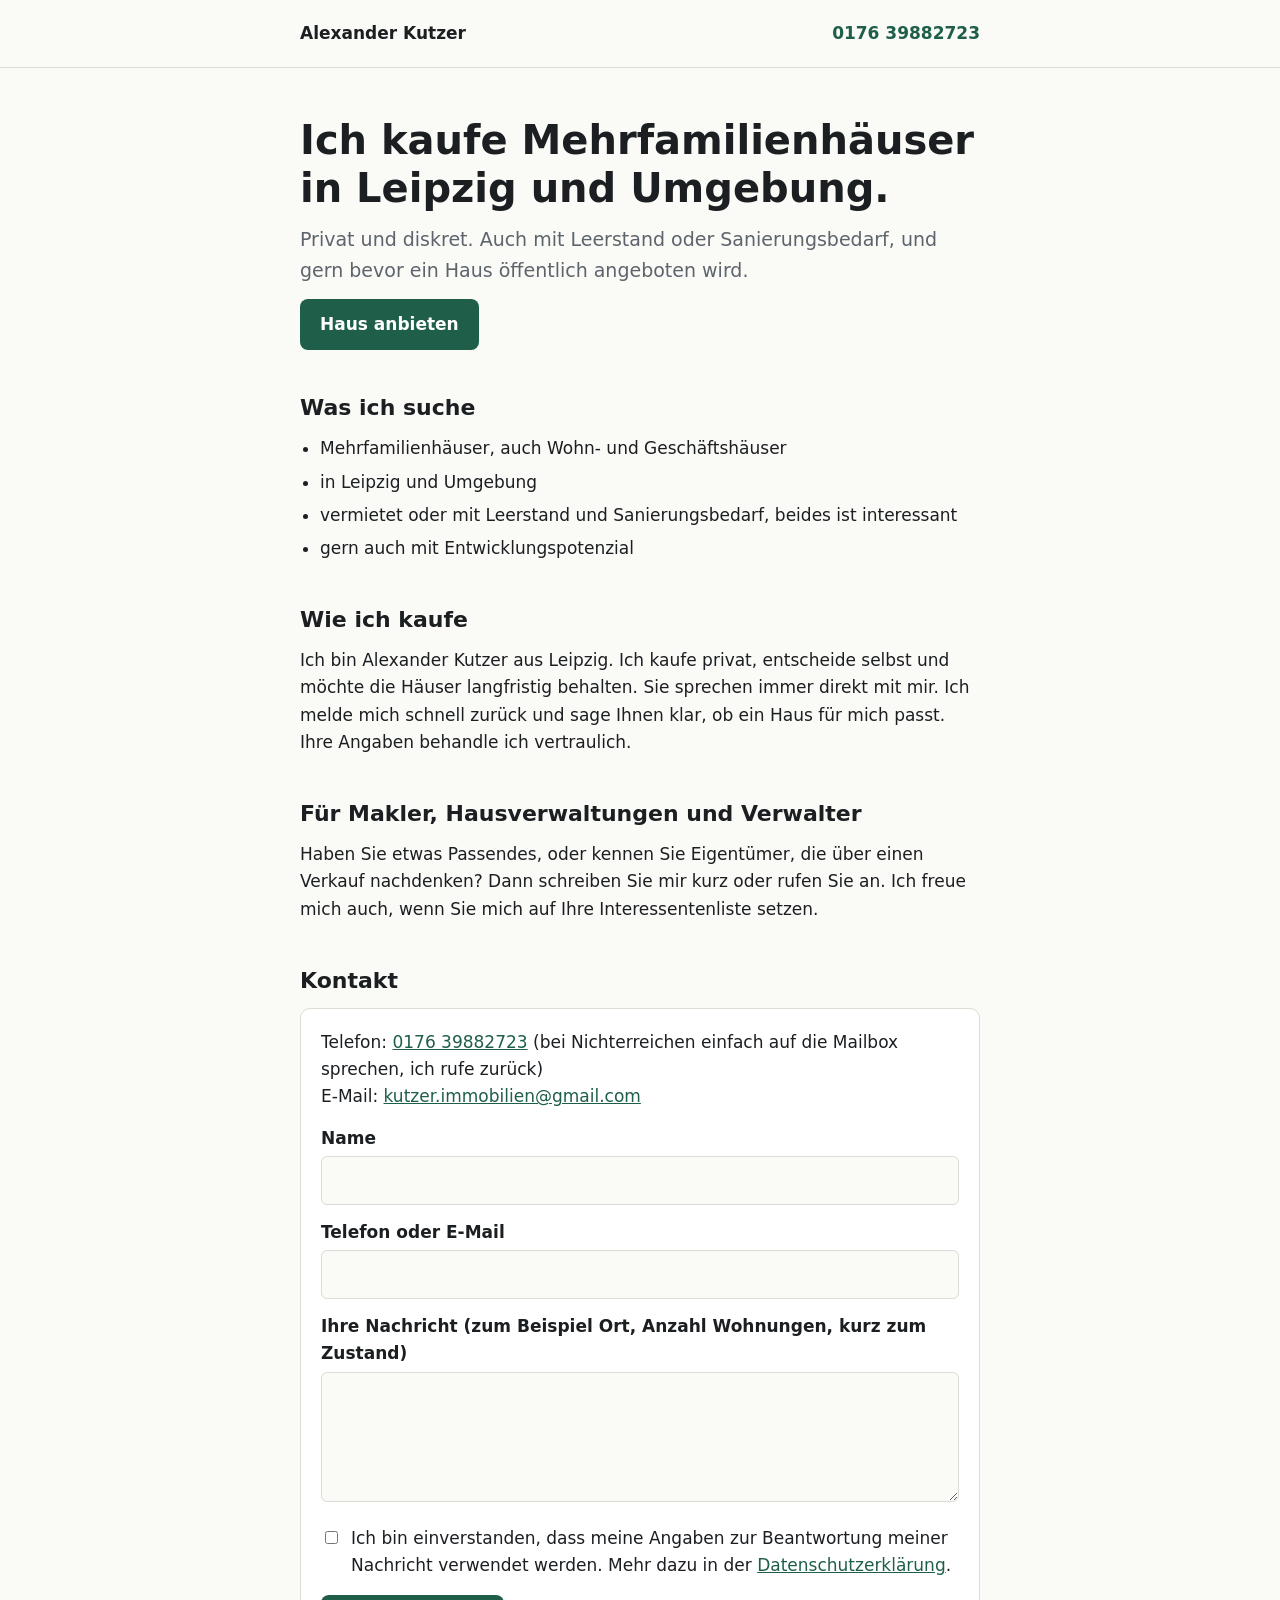
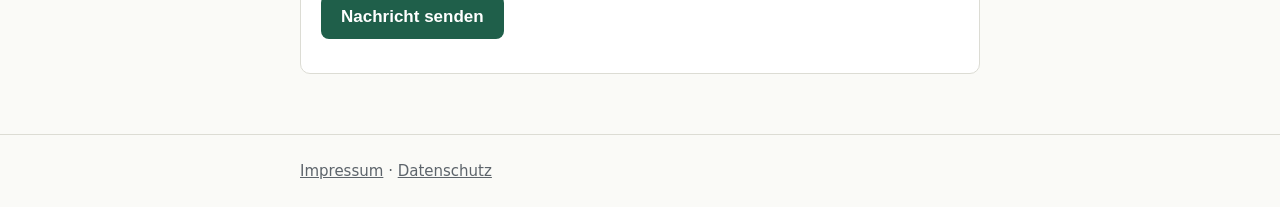
==== index.html @ 6d58d4cd "Webseite: Startseite, Impressum, Datenschutz Co-Authored-By: Claude Fable 5.2 <noreply@anthropic.com" ====
<!doctype html>
<html lang="de">
<head>
<meta charset="utf-8">
<meta name="viewport" content="width=device-width, initial-scale=1">
<title>Alexander Kutzer – Ich kaufe Mehrfamilienhäuser in Leipzig</title>
<meta name="description" content="Ich kaufe privat Mehrfamilienhäuser in Leipzig und Umgebung, auch mit Leerstand oder Sanierungsbedarf, und behalte sie langfristig.">
<link rel="stylesheet" href="style.css">
</head>
<body>
<header><div class="wrap">
  <span class="name">Alexander Kutzer</span>
  <a class="tel" href="tel:+4917639882723">0176 39882723</a>
</div></header>

<main class="wrap">
  <h1>Ich kaufe Mehrfamilienhäuser in Leipzig und Umgebung.</h1>
  <p class="lead">Privat und diskret. Auch mit Leerstand oder Sanierungsbedarf, und gern bevor ein Haus öffentlich angeboten wird.</p>
  <p><a class="btn" href="#kontakt">Haus anbieten</a></p>

  <h2>Was ich suche</h2>
  <ul>
    <li>Mehrfamilienhäuser, auch Wohn- und Geschäftshäuser</li>
    <li>in Leipzig und Umgebung</li>
    <li>vermietet oder mit Leerstand und Sanierungsbedarf, beides ist interessant</li>
    <li>gern auch mit Entwicklungspotenzial</li>
  </ul>

  <h2>Wie ich kaufe</h2>
  <p>Ich bin Alexander Kutzer aus Leipzig. Ich kaufe privat, entscheide selbst und möchte die Häuser langfristig behalten. Sie sprechen immer direkt mit mir. Ich melde mich schnell zurück und sage Ihnen klar, ob ein Haus für mich passt. Ihre Angaben behandle ich vertraulich.</p>

  <h2>Für Makler, Hausverwaltungen und Verwalter</h2>
  <p>Haben Sie etwas Passendes, oder kennen Sie Eigentümer, die über einen Verkauf nachdenken? Dann schreiben Sie mir kurz oder rufen Sie an. Ich freue mich auch, wenn Sie mich auf Ihre Interessentenliste setzen.</p>

  <h2 id="kontakt">Kontakt</h2>
  <div class="card">
    <p>Telefon: <a href="tel:+4917639882723">0176 39882723</a> (bei Nichterreichen einfach auf die Mailbox sprechen, ich rufe zurück)<br>
    E-Mail: <a href="mailto:kutzer.immobilien@gmail.com">kutzer.immobilien@gmail.com</a></p>
    <form id="form" action="https://api.web3forms.com/submit" method="post">
      <input type="hidden" name="access_key" value="WEB3FORMS_ACCESS_KEY">
      <input type="hidden" name="subject" value="Neue Nachricht über die Webseite">
      <input type="hidden" name="from_name" value="Webseite Kutzer">
      <input type="checkbox" name="botcheck" class="hp" tabindex="-1" autocomplete="off">
      <label for="n">Name</label><input id="n" name="name" autocomplete="name" required>
      <label for="t">Telefon oder E-Mail</label><input id="t" name="kontakt" required>
      <label for="o">Ihre Nachricht (zum Beispiel Ort, Anzahl Wohnungen, kurz zum Zustand)</label>
      <textarea id="o" name="nachricht" rows="4"></textarea>
      <label class="check"><input type="checkbox" name="einwilligung" value="ja" required> <span>Ich bin einverstanden, dass meine Angaben zur Beantwortung meiner Nachricht verwendet werden. Mehr dazu in der <a href="datenschutz.html">Datenschutzerklärung</a>.</span></label>
      <p style="margin-top:16px"><button class="btn" type="submit">Nachricht senden</button></p>
      <p id="status" role="status"></p>
    </form>
  </div>
</main>

<footer><div class="wrap">
  <a href="impressum.html">Impressum</a> · <a href="datenschutz.html">Datenschutz</a>
</div></footer>

<script>
var form = document.getElementById('form'), status = document.getElementById('status');
form.addEventListener('submit', function (e) {
  e.preventDefault();
  status.textContent = 'Wird gesendet …';
  fetch(form.action, {method: 'POST', headers: {Accept: 'application/json'}, body: new FormData(form)})
    .then(function (r) { return r.json(); })
    .then(function (d) {
      if (!d.success) throw 0;
      form.reset();
      status.textContent = 'Danke, Ihre Nachricht ist angekommen. Ich melde mich bei Ihnen.';
    })
    .catch(function () {
      status.textContent = 'Das hat leider nicht geklappt. Bitte schreiben Sie mir per E-Mail oder rufen Sie an.';
    });
});
</script>
</body>
</html>
---- style.css ----
:root{--bg:#fafaf7;--fg:#1c1f22;--mute:#5d646b;--acc:#1f5f4a;--line:#dcdcd4;--card:#fff;--btn:#fff}
@media (prefers-color-scheme:dark){:root{--bg:#15181a;--fg:#ececea;--mute:#a0a7ad;--acc:#6cc2a2;--line:#2b3033;--card:#1c2023;--btn:#0f1412}}
*{box-sizing:border-box}
body{margin:0;background:var(--bg);color:var(--fg);font:17px/1.6 system-ui,-apple-system,"Segoe UI",sans-serif}
.wrap{max-width:720px;margin:0 auto;padding:0 20px}
header{padding:20px 0;border-bottom:1px solid var(--line)}
header .wrap{display:flex;justify-content:space-between;align-items:center;gap:12px;flex-wrap:wrap}
.name{font-weight:600;color:var(--fg);text-decoration:none}
a{color:var(--acc)}
header a.tel{text-decoration:none;font-weight:600}
h1{font-size:clamp(28px,6vw,40px);line-height:1.2;margin:48px 0 12px}
h2{font-size:22px;margin:40px 0 10px}
h3{font-size:18px;margin:28px 0 6px}
p{margin:0 0 14px}
.lead{font-size:19px;color:var(--mute)}
.btn{display:inline-block;background:var(--acc);color:var(--btn);padding:12px 20px;border-radius:8px;text-decoration:none;font-weight:600;border:0;font-size:17px;cursor:pointer}
ul{padding-left:20px;margin:0 0 14px}
li{margin-bottom:6px}
.card{background:var(--card);border:1px solid var(--line);border-radius:10px;padding:20px}
label{display:block;font-weight:600;margin:14px 0 4px}
input,textarea{width:100%;padding:10px;font:inherit;color:var(--fg);background:var(--bg);border:1px solid var(--line);border-radius:6px}
.check{display:flex;gap:10px;align-items:flex-start;font-weight:400;margin-top:14px}
.check input{width:auto;margin-top:6px}
.hp{display:none}
#status{font-weight:600;margin:14px 0 0}
footer{margin-top:60px;padding:24px 0;border-top:1px solid var(--line);color:var(--mute);font-size:15px}
footer a{color:var(--mute)}
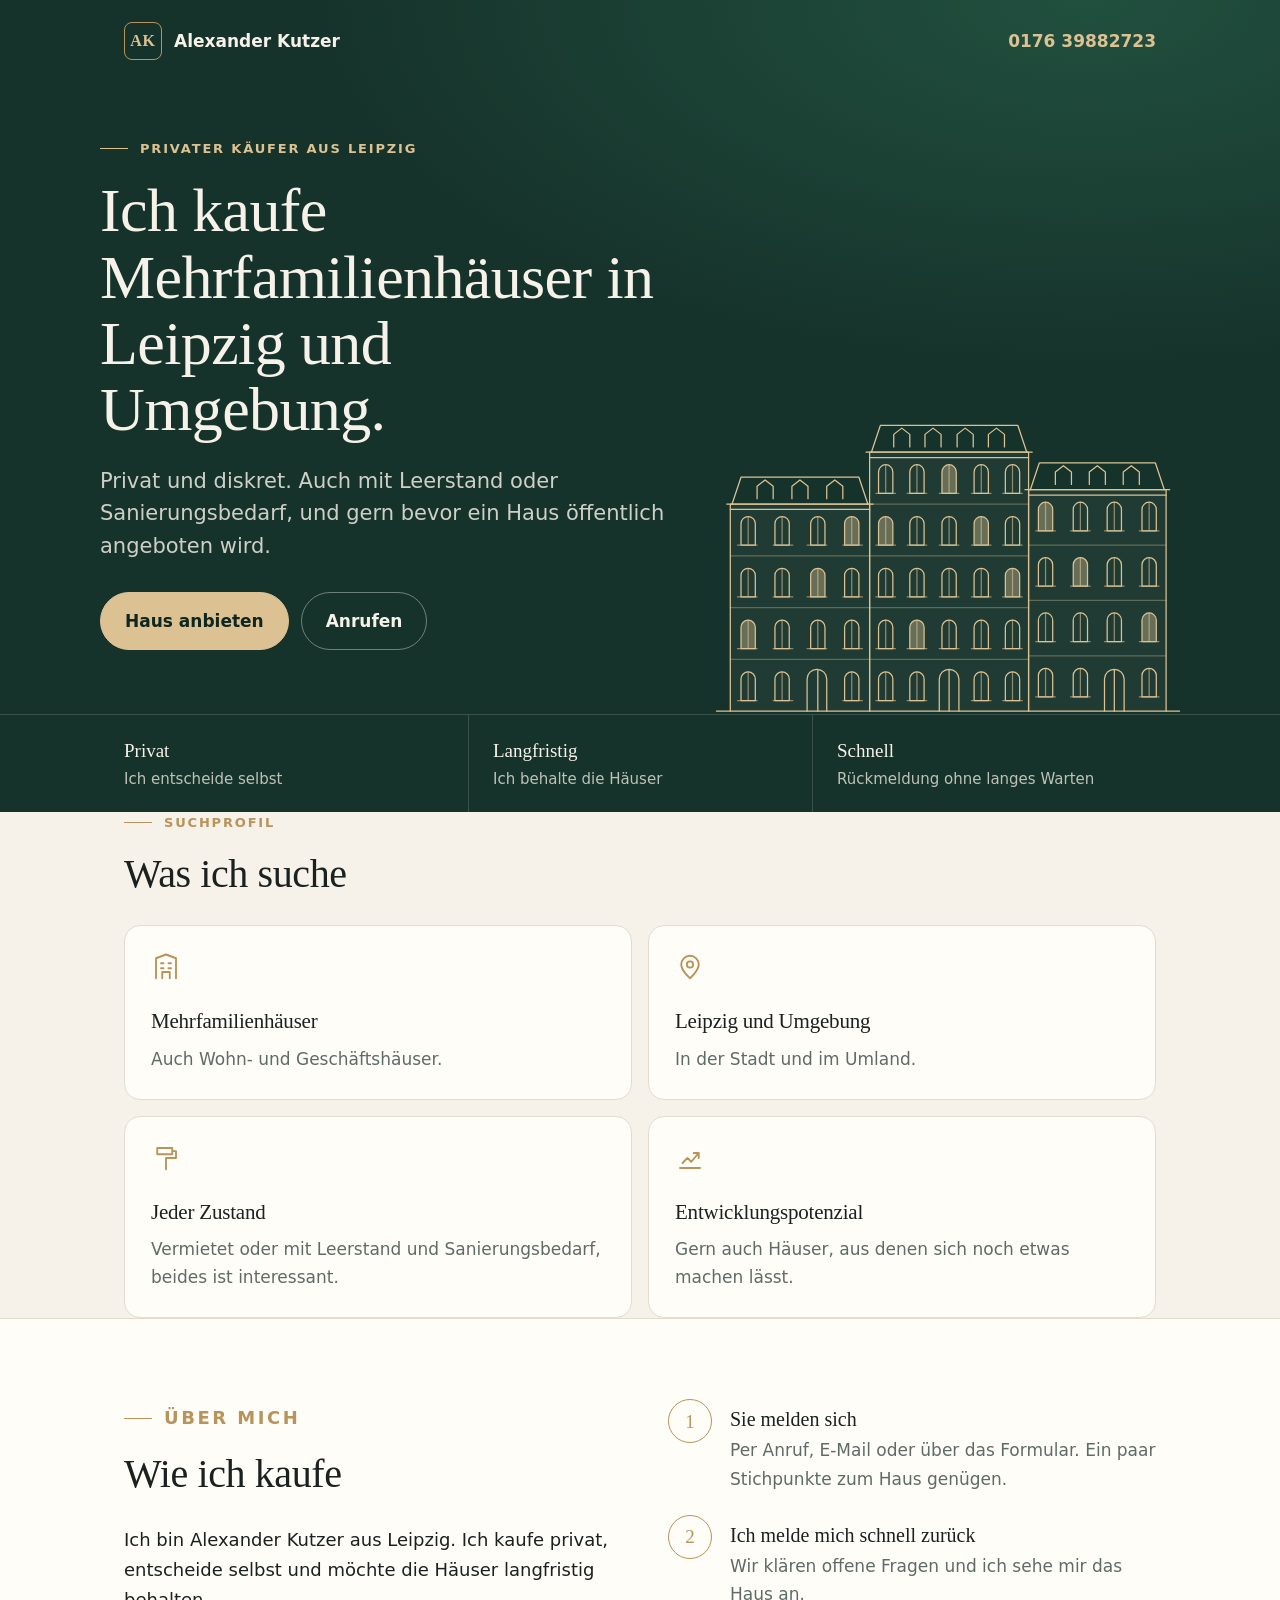
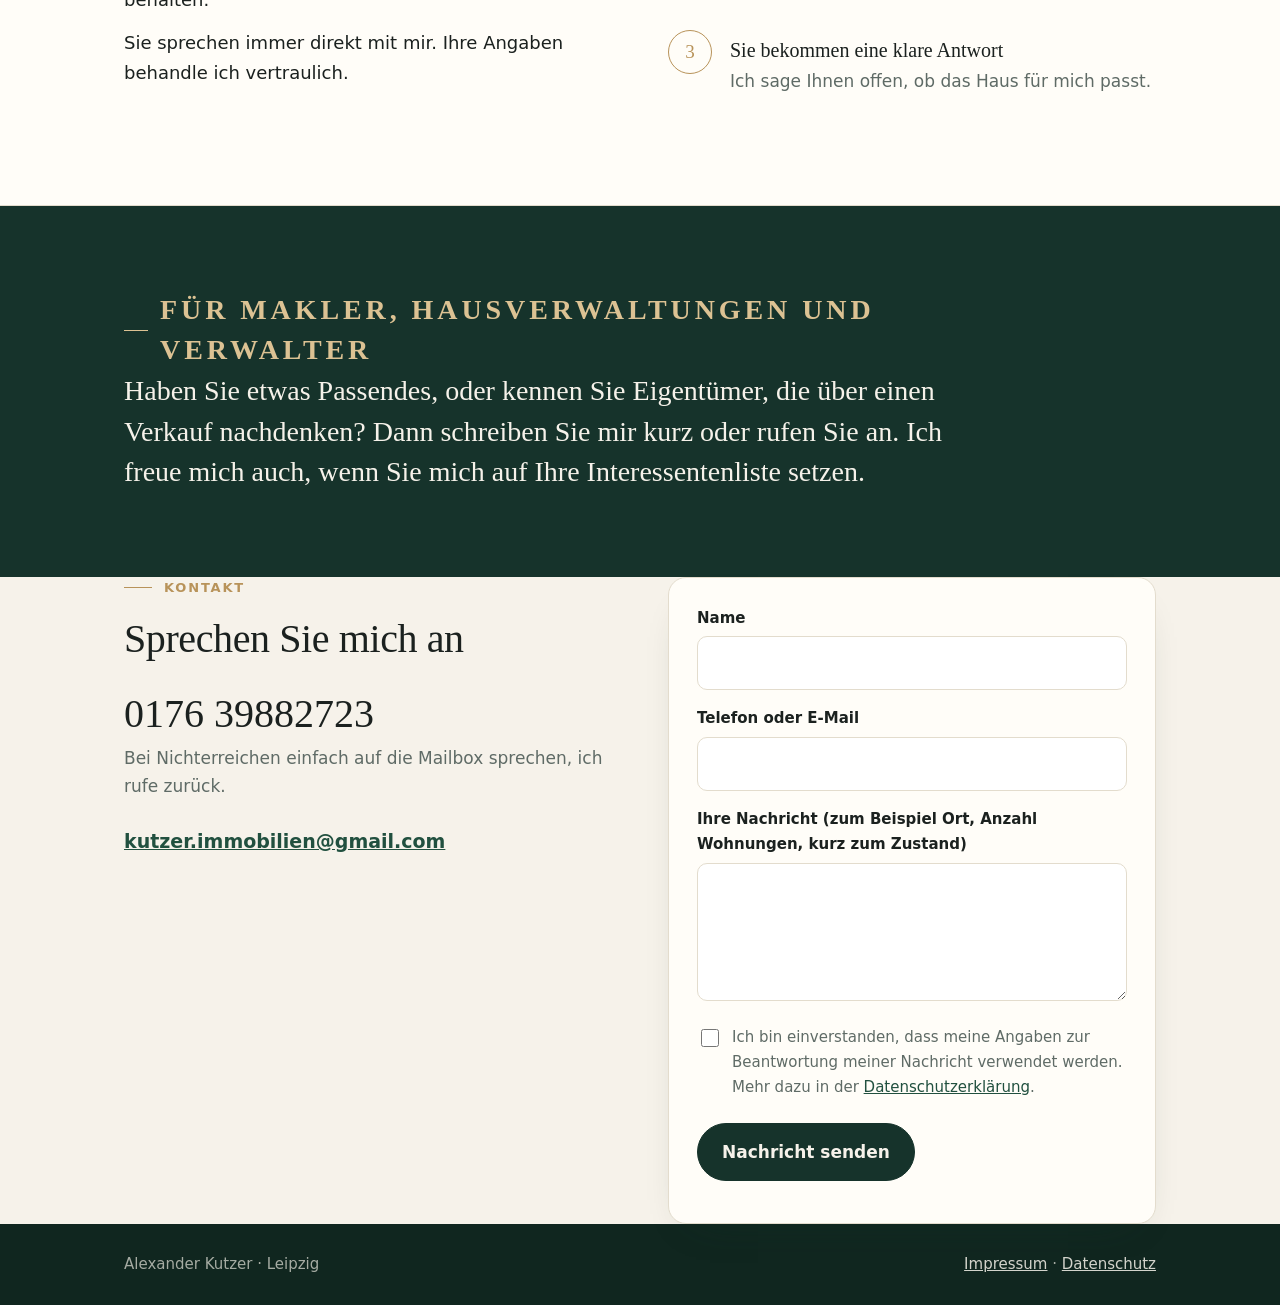
==== commit 35623ae5: "Neues Design: Hero mit Hauszeichnung, Karten, Ablauf, Kontaktbereich Co-Authored-By: Claude Fable 5." ====
--- a/index.html
+++ b/index.html
@@ -5,39 +5,91 @@
 <meta name="viewport" content="width=device-width, initial-scale=1">
 <title>Alexander Kutzer – Ich kaufe Mehrfamilienhäuser in Leipzig</title>
 <meta name="description" content="Ich kaufe privat Mehrfamilienhäuser in Leipzig und Umgebung, auch mit Leerstand oder Sanierungsbedarf, und behalte sie langfristig.">
+<meta name="theme-color" content="#16332b">
 <link rel="stylesheet" href="style.css">
 </head>
 <body>
-<header><div class="wrap">
-  <span class="name">Alexander Kutzer</span>
-  <a class="tel" href="tel:+4917639882723">0176 39882723</a>
-</div></header>
+<div class="hero">
+  <header class="wrap top">
+    <span class="brand"><span class="mono">AK</span>Alexander Kutzer</span>
+    <a class="tel" href="tel:+4917639882723">0176 39882723</a>
+  </header>
+  <div class="wrap hero-grid">
+    <div class="hero-text">
+      <p class="eyebrow">Privater Käufer aus Leipzig</p>
+      <h1>Ich kaufe Mehrfamilienhäuser in Leipzig und Umgebung.</h1>
+      <p class="lead">Privat und diskret. Auch mit Leerstand oder Sanierungsbedarf, und gern bevor ein Haus öffentlich angeboten wird.</p>
+      <div class="actions">
+        <a class="btn" href="#kontakt">Haus anbieten</a>
+        <a class="btn ghost" href="tel:+4917639882723">Anrufen</a>
+      </div>
+    </div>
+    <svg class="houses" viewBox="0 0 520 404" role="img" aria-label="Zeichnung von drei Gründerzeithäusern" fill="none" stroke="#dcc293" stroke-width="1.4" stroke-linecap="round" stroke-linejoin="round"><path d="M16 400V168H172V400" fill="rgba(246,242,234,.04)"/><path d="M12 168H176M16 174H172"/><path d="M18 168l10 -30H160l10 30"/><path d="M46 162v-14l9 -7 9 7v14"/><path d="M85 162v-14l9 -7 9 7v14"/><path d="M124 162v-14l9 -7 9 7v14"/><path d="M16 342H172" opacity=".35"/><path d="M16 284H172" opacity=".35"/><path d="M16 226H172" opacity=".35"/><path d="M28 388V364a8 8 0 0 1 16 0v24z"/><path d="M36 356v32M24 388h22" opacity=".6"/><path d="M66 388V364a8 8 0 0 1 16 0v24z"/><path d="M74 356v32M64 388h22" opacity=".6"/><path d="M102 400V364a11 11 0 0 1 22 0V400M114 353V400"/><path d="M144 388V364a8 8 0 0 1 16 0v24z"/><path d="M152 356v32M142 388h22" opacity=".6"/><path d="M28 330V306a8 8 0 0 1 16 0v24z" fill="rgba(220,194,147,.38)"/><path d="M36 298v32M24 330h22" opacity=".6"/><path d="M66 330V306a8 8 0 0 1 16 0v24z"/><path d="M74 298v32M64 330h22" opacity=".6"/><path d="M106 330V306a8 8 0 0 1 16 0v24z"/><path d="M114 298v32M102 330h22" opacity=".6"/><path d="M144 330V306a8 8 0 0 1 16 0v24z"/><path d="M152 298v32M142 330h22" opacity=".6"/><path d="M28 272V248a8 8 0 0 1 16 0v24z"/><path d="M36 240v32M24 272h22" opacity=".6"/><path d="M66 272V248a8 8 0 0 1 16 0v24z"/><path d="M74 240v32M64 272h22" opacity=".6"/><path d="M106 272V248a8 8 0 0 1 16 0v24z" fill="rgba(220,194,147,.38)"/><path d="M114 240v32M102 272h22" opacity=".6"/><path d="M144 272V248a8 8 0 0 1 16 0v24z"/><path d="M152 240v32M142 272h22" opacity=".6"/><path d="M28 214V190a8 8 0 0 1 16 0v24z"/><path d="M36 182v32M24 214h22" opacity=".6"/><path d="M66 214V190a8 8 0 0 1 16 0v24z"/><path d="M74 182v32M64 214h22" opacity=".6"/><path d="M106 214V190a8 8 0 0 1 16 0v24z"/><path d="M114 182v32M102 214h22" opacity=".6"/><path d="M144 214V190a8 8 0 0 1 16 0v24z" fill="rgba(220,194,147,.38)"/><path d="M152 182v32M142 214h22" opacity=".6"/><path d="M172 400V110H350V400" fill="rgba(246,242,234,.04)"/><path d="M168 110H354M172 116H350"/><path d="M174 110l10 -30H338l10 30"/><path d="M199 104v-14l9 -7 9 7v14"/><path d="M234 104v-14l9 -7 9 7v14"/><path d="M270 104v-14l9 -7 9 7v14"/><path d="M305 104v-14l9 -7 9 7v14"/><path d="M172 342H350" opacity=".35"/><path d="M172 284H350" opacity=".35"/><path d="M172 226H350" opacity=".35"/><path d="M172 168H350" opacity=".35"/><path d="M182 388V364a8 8 0 0 1 16 0v24z"/><path d="M190 356v32M179 388h22" opacity=".6"/><path d="M217 388V364a8 8 0 0 1 16 0v24z"/><path d="M225 356v32M214 388h22" opacity=".6"/><path d="M250 400V364a11 11 0 0 1 22 0V400M261 353V400"/><path d="M289 388V364a8 8 0 0 1 16 0v24z"/><path d="M297 356v32M286 388h22" opacity=".6"/><path d="M324 388V364a8 8 0 0 1 16 0v24z"/><path d="M332 356v32M321 388h22" opacity=".6"/><path d="M182 330V306a8 8 0 0 1 16 0v24z"/><path d="M190 298v32M179 330h22" opacity=".6"/><path d="M217 330V306a8 8 0 0 1 16 0v24z" fill="rgba(220,194,147,.38)"/><path d="M225 298v32M214 330h22" opacity=".6"/><path d="M253 330V306a8 8 0 0 1 16 0v24z"/><path d="M261 298v32M250 330h22" opacity=".6"/><path d="M289 330V306a8 8 0 0 1 16 0v24z"/><path d="M297 298v32M286 330h22" opacity=".6"/><path d="M324 330V306a8 8 0 0 1 16 0v24z"/><path d="M332 298v32M321 330h22" opacity=".6"/><path d="M182 272V248a8 8 0 0 1 16 0v24z"/><path d="M190 240v32M179 272h22" opacity=".6"/><path d="M217 272V248a8 8 0 0 1 16 0v24z"/><path d="M225 240v32M214 272h22" opacity=".6"/><path d="M253 272V248a8 8 0 0 1 16 0v24z"/><path d="M261 240v32M250 272h22" opacity=".6"/><path d="M289 272V248a8 8 0 0 1 16 0v24z"/><path d="M297 240v32M286 272h22" opacity=".6"/><path d="M324 272V248a8 8 0 0 1 16 0v24z" fill="rgba(220,194,147,.38)"/><path d="M332 240v32M321 272h22" opacity=".6"/><path d="M182 214V190a8 8 0 0 1 16 0v24z" fill="rgba(220,194,147,.38)"/><path d="M190 182v32M179 214h22" opacity=".6"/><path d="M217 214V190a8 8 0 0 1 16 0v24z"/><path d="M225 182v32M214 214h22" opacity=".6"/><path d="M253 214V190a8 8 0 0 1 16 0v24z"/><path d="M261 182v32M250 214h22" opacity=".6"/><path d="M289 214V190a8 8 0 0 1 16 0v24z" fill="rgba(220,194,147,.38)"/><path d="M297 182v32M286 214h22" opacity=".6"/><path d="M324 214V190a8 8 0 0 1 16 0v24z"/><path d="M332 182v32M321 214h22" opacity=".6"/><path d="M182 156V132a8 8 0 0 1 16 0v24z"/><path d="M190 124v32M179 156h22" opacity=".6"/><path d="M217 156V132a8 8 0 0 1 16 0v24z"/><path d="M225 124v32M214 156h22" opacity=".6"/><path d="M253 156V132a8 8 0 0 1 16 0v24z" fill="rgba(220,194,147,.38)"/><path d="M261 124v32M250 156h22" opacity=".6"/><path d="M289 156V132a8 8 0 0 1 16 0v24z"/><path d="M297 124v32M286 156h22" opacity=".6"/><path d="M324 156V132a8 8 0 0 1 16 0v24z"/><path d="M332 124v32M321 156h22" opacity=".6"/><path d="M350 400V152H504V400" fill="rgba(246,242,234,.04)"/><path d="M346 152H508M350 158H504"/><path d="M352 152l10 -30H492l10 30"/><path d="M380 146v-14l9 -7 9 7v14"/><path d="M418 146v-14l9 -7 9 7v14"/><path d="M456 146v-14l9 -7 9 7v14"/><path d="M350 338H504" opacity=".35"/><path d="M350 276H504" opacity=".35"/><path d="M350 214H504" opacity=".35"/><path d="M361 384V360a8 8 0 0 1 16 0v24z"/><path d="M369 352v32M358 384h22" opacity=".6"/><path d="M400 384V360a8 8 0 0 1 16 0v24z"/><path d="M408 352v32M397 384h22" opacity=".6"/><path d="M435 400V364a11 11 0 0 1 22 0V400M446 353V400"/><path d="M477 384V360a8 8 0 0 1 16 0v24z"/><path d="M485 352v32M474 384h22" opacity=".6"/><path d="M361 322V298a8 8 0 0 1 16 0v24z"/><path d="M369 290v32M358 322h22" opacity=".6"/><path d="M400 322V298a8 8 0 0 1 16 0v24z"/><path d="M408 290v32M397 322h22" opacity=".6"/><path d="M438 322V298a8 8 0 0 1 16 0v24z"/><path d="M446 290v32M435 322h22" opacity=".6"/><path d="M477 322V298a8 8 0 0 1 16 0v24z" fill="rgba(220,194,147,.38)"/><path d="M485 290v32M474 322h22" opacity=".6"/><path d="M361 260V236a8 8 0 0 1 16 0v24z"/><path d="M369 228v32M358 260h22" opacity=".6"/><path d="M400 260V236a8 8 0 0 1 16 0v24z" fill="rgba(220,194,147,.38)"/><path d="M408 228v32M397 260h22" opacity=".6"/><path d="M438 260V236a8 8 0 0 1 16 0v24z"/><path d="M446 228v32M435 260h22" opacity=".6"/><path d="M477 260V236a8 8 0 0 1 16 0v24z"/><path d="M485 228v32M474 260h22" opacity=".6"/><path d="M361 198V174a8 8 0 0 1 16 0v24z" fill="rgba(220,194,147,.38)"/><path d="M369 166v32M358 198h22" opacity=".6"/><path d="M400 198V174a8 8 0 0 1 16 0v24z"/><path d="M408 166v32M397 198h22" opacity=".6"/><path d="M438 198V174a8 8 0 0 1 16 0v24z"/><path d="M446 166v32M435 198h22" opacity=".6"/><path d="M477 198V174a8 8 0 0 1 16 0v24z"/><path d="M485 166v32M474 198h22" opacity=".6"/><path d="M0 400H520"/></svg>
+  </div>
+  <div class="facts"><div class="wrap"><ul>
+    <li><b>Privat</b>Ich entscheide selbst</li>
+    <li><b>Langfristig</b>Ich behalte die Häuser</li>
+    <li><b>Schnell</b>Rückmeldung ohne langes Warten</li>
+  </ul></div></div>
+</div>
 
-<main class="wrap">
-  <h1>Ich kaufe Mehrfamilienhäuser in Leipzig und Umgebung.</h1>
-  <p class="lead">Privat und diskret. Auch mit Leerstand oder Sanierungsbedarf, und gern bevor ein Haus öffentlich angeboten wird.</p>
-  <p><a class="btn" href="#kontakt">Haus anbieten</a></p>
+<main>
+  <section class="wrap">
+    <p class="eyebrow">Suchprofil</p>
+    <h2>Was ich suche</h2>
+    <div class="cards">
+      <div class="card">
+        <svg viewBox="0 0 24 24"><path d="M4 21V5l8-3 8 3v16M9 21v-5h6v5M8 9h2M14 9h2M8 13h2M14 13h2"/></svg>
+        <h3>Mehrfamilienhäuser</h3>
+        <p>Auch Wohn- und Geschäftshäuser.</p>
+      </div>
+      <div class="card">
+        <svg viewBox="0 0 24 24"><path d="M12 21s7-6.2 7-11a7 7 0 1 0-14 0c0 4.8 7 11 7 11z"/><circle cx="12" cy="10" r="2.5"/></svg>
+        <h3>Leipzig und Umgebung</h3>
+        <p>In der Stadt und im Umland.</p>
+      </div>
+      <div class="card">
+        <svg viewBox="0 0 24 24"><path d="M5 4h12v5H5zM17 6.5h3V12h-8v3M12 15v6"/></svg>
+        <h3>Jeder Zustand</h3>
+        <p>Vermietet oder mit Leerstand und Sanierungsbedarf, beides ist interessant.</p>
+      </div>
+      <div class="card">
+        <svg viewBox="0 0 24 24"><path d="M4 20h16M6 16l4-4 3 3 6-7M15 8h4v4"/></svg>
+        <h3>Entwicklungspotenzial</h3>
+        <p>Gern auch Häuser, aus denen sich noch etwas machen lässt.</p>
+      </div>
+    </div>
+  </section>
 
-  <h2>Was ich suche</h2>
-  <ul>
-    <li>Mehrfamilienhäuser, auch Wohn- und Geschäftshäuser</li>
-    <li>in Leipzig und Umgebung</li>
-    <li>vermietet oder mit Leerstand und Sanierungsbedarf, beides ist interessant</li>
-    <li>gern auch mit Entwicklungspotenzial</li>
-  </ul>
+  <section class="about"><div class="wrap split">
+    <div>
+      <p class="eyebrow">Über mich</p>
+      <h2>Wie ich kaufe</h2>
+      <p>Ich bin Alexander Kutzer aus Leipzig. Ich kaufe privat, entscheide selbst und möchte die Häuser langfristig behalten.</p>
+      <p>Sie sprechen immer direkt mit mir. Ihre Angaben behandle ich vertraulich.</p>
+    </div>
+    <ol class="steps">
+      <li><b>Sie melden sich</b><span>Per Anruf, E-Mail oder über das Formular. Ein paar Stichpunkte zum Haus genügen.</span></li>
+      <li><b>Ich melde mich schnell zurück</b><span>Wir klären offene Fragen und ich sehe mir das Haus an.</span></li>
+      <li><b>Sie bekommen eine klare Antwort</b><span>Ich sage Ihnen offen, ob das Haus für mich passt.</span></li>
+    </ol>
+  </div></section>
 
-  <h2>Wie ich kaufe</h2>
-  <p>Ich bin Alexander Kutzer aus Leipzig. Ich kaufe privat, entscheide selbst und möchte die Häuser langfristig behalten. Sie sprechen immer direkt mit mir. Ich melde mich schnell zurück und sage Ihnen klar, ob ein Haus für mich passt. Ihre Angaben behandle ich vertraulich.</p>
+  <section class="band"><div class="wrap">
+    <p class="eyebrow">Für Makler, Hausverwaltungen und Verwalter</p>
+    <p>Haben Sie etwas Passendes, oder kennen Sie Eigentümer, die über einen Verkauf nachdenken? Dann schreiben Sie mir kurz oder rufen Sie an. Ich freue mich auch, wenn Sie mich auf Ihre Interessentenliste setzen.</p>
+  </div></section>
 
-  <h2>Für Makler, Hausverwaltungen und Verwalter</h2>
-  <p>Haben Sie etwas Passendes, oder kennen Sie Eigentümer, die über einen Verkauf nachdenken? Dann schreiben Sie mir kurz oder rufen Sie an. Ich freue mich auch, wenn Sie mich auf Ihre Interessentenliste setzen.</p>
-
-  <h2 id="kontakt">Kontakt</h2>
-  <div class="card">
-    <p>Telefon: <a href="tel:+4917639882723">0176 39882723</a> (bei Nichterreichen einfach auf die Mailbox sprechen, ich rufe zurück)<br>
-    E-Mail: <a href="mailto:kutzer.immobilien@gmail.com">kutzer.immobilien@gmail.com</a></p>
-    <form id="form" action="https://api.web3forms.com/submit" method="post">
-      <input type="hidden" name="access_key" value="WEB3FORMS_ACCESS_KEY">
+  <section class="wrap split" id="kontakt">
+    <div>
+      <p class="eyebrow">Kontakt</p>
+      <h2>Sprechen Sie mich an</h2>
+      <a class="contact-big" href="tel:+4917639882723">0176 39882723</a>
+      <p class="note">Bei Nichterreichen einfach auf die Mailbox sprechen, ich rufe zurück.</p>
+      <a class="mail" href="mailto:kutzer.immobilien@gmail.com">kutzer.immobilien@gmail.com</a>
+    </div>
+    <form class="form" id="form" action="https://api.web3forms.com/submit" method="post">
+      <input type="hidden" name="access_key" value="2dc4ab98-5328-43b2-aa2c-54788ffbbcec">
       <input type="hidden" name="subject" value="Neue Nachricht über die Webseite">
       <input type="hidden" name="from_name" value="Webseite Kutzer">
       <input type="checkbox" name="botcheck" class="hp" tabindex="-1" autocomplete="off">
@@ -46,30 +98,31 @@
       <label for="o">Ihre Nachricht (zum Beispiel Ort, Anzahl Wohnungen, kurz zum Zustand)</label>
       <textarea id="o" name="nachricht" rows="4"></textarea>
       <label class="check"><input type="checkbox" name="einwilligung" value="ja" required> <span>Ich bin einverstanden, dass meine Angaben zur Beantwortung meiner Nachricht verwendet werden. Mehr dazu in der <a href="datenschutz.html">Datenschutzerklärung</a>.</span></label>
-      <p style="margin-top:16px"><button class="btn" type="submit">Nachricht senden</button></p>
+      <button class="btn" type="submit">Nachricht senden</button>
       <p id="status" role="status"></p>
     </form>
-  </div>
+  </section>
 </main>
 
 <footer><div class="wrap">
-  <a href="impressum.html">Impressum</a> · <a href="datenschutz.html">Datenschutz</a>
+  <span>Alexander Kutzer · Leipzig</span>
+  <span><a href="impressum.html">Impressum</a> · <a href="datenschutz.html">Datenschutz</a></span>
 </div></footer>
 
 <script>
-var form = document.getElementById('form'), status = document.getElementById('status');
+var form = document.getElementById('form'), note = document.getElementById('status');
 form.addEventListener('submit', function (e) {
   e.preventDefault();
-  status.textContent = 'Wird gesendet …';
+  note.textContent = 'Wird gesendet …';
   fetch(form.action, {method: 'POST', headers: {Accept: 'application/json'}, body: new FormData(form)})
     .then(function (r) { return r.json(); })
     .then(function (d) {
       if (!d.success) throw 0;
       form.reset();
-      status.textContent = 'Danke, Ihre Nachricht ist angekommen. Ich melde mich bei Ihnen.';
+      note.textContent = 'Danke, Ihre Nachricht ist angekommen. Ich melde mich bei Ihnen.';
     })
     .catch(function () {
-      status.textContent = 'Das hat leider nicht geklappt. Bitte schreiben Sie mir per E-Mail oder rufen Sie an.';
+      note.textContent = 'Das hat leider nicht geklappt. Bitte schreiben Sie mir per E-Mail oder rufen Sie an.';
     });
 });
 </script>
--- a/style.css
+++ b/style.css
@@ -1,27 +1,96 @@
-:root{--bg:#fafaf7;--fg:#1c1f22;--mute:#5d646b;--acc:#1f5f4a;--line:#dcdcd4;--card:#fff;--btn:#fff}
-@media (prefers-color-scheme:dark){:root{--bg:#15181a;--fg:#ececea;--mute:#a0a7ad;--acc:#6cc2a2;--line:#2b3033;--card:#1c2023;--btn:#0f1412}}
+:root{--green:#16332b;--green2:#21503f;--deep:#10261f;--cream:#f6f2ea;--paper:#fffdf8;--ink:#1b211f;--mute:#5f6b66;--brass:#b8935a;--brass2:#dcc293;--line:#e3dccd;--serif:"Iowan Old Style","Palatino Linotype",Palatino,"Book Antiqua",Georgia,serif}
 *{box-sizing:border-box}
-body{margin:0;background:var(--bg);color:var(--fg);font:17px/1.6 system-ui,-apple-system,"Segoe UI",sans-serif}
-.wrap{max-width:720px;margin:0 auto;padding:0 20px}
-header{padding:20px 0;border-bottom:1px solid var(--line)}
-header .wrap{display:flex;justify-content:space-between;align-items:center;gap:12px;flex-wrap:wrap}
-.name{font-weight:600;color:var(--fg);text-decoration:none}
-a{color:var(--acc)}
-header a.tel{text-decoration:none;font-weight:600}
-h1{font-size:clamp(28px,6vw,40px);line-height:1.2;margin:48px 0 12px}
-h2{font-size:22px;margin:40px 0 10px}
-h3{font-size:18px;margin:28px 0 6px}
+html{scroll-behavior:smooth}
+body{margin:0;background:var(--cream);color:var(--ink);font:17px/1.65 system-ui,-apple-system,"Segoe UI",Roboto,sans-serif;-webkit-font-smoothing:antialiased}
+.wrap{max-width:1080px;margin:0 auto;padding:0 24px}
+a{color:var(--green2)}
+h1,h2,h3{font-family:var(--serif);font-weight:500;letter-spacing:-.01em;margin:0}
 p{margin:0 0 14px}
-.lead{font-size:19px;color:var(--mute)}
-.btn{display:inline-block;background:var(--acc);color:var(--btn);padding:12px 20px;border-radius:8px;text-decoration:none;font-weight:600;border:0;font-size:17px;cursor:pointer}
-ul{padding-left:20px;margin:0 0 14px}
-li{margin-bottom:6px}
-.card{background:var(--card);border:1px solid var(--line);border-radius:10px;padding:20px}
-label{display:block;font-weight:600;margin:14px 0 4px}
-input,textarea{width:100%;padding:10px;font:inherit;color:var(--fg);background:var(--bg);border:1px solid var(--line);border-radius:6px}
-.check{display:flex;gap:10px;align-items:flex-start;font-weight:400;margin-top:14px}
-.check input{width:auto;margin-top:6px}
+
+/* Kopf */
+.top{display:flex;justify-content:space-between;align-items:center;gap:12px;padding-top:22px;padding-bottom:22px}
+.brand{display:flex;align-items:center;gap:12px;color:var(--cream);text-decoration:none;font-weight:600}
+.mono{display:grid;place-items:center;width:38px;height:38px;border:1px solid var(--brass);border-radius:8px;font-family:var(--serif);font-size:16px;color:var(--brass2);letter-spacing:.04em}
+.tel{color:var(--brass2);text-decoration:none;font-weight:600;white-space:nowrap}
+.tel:hover{color:#fff}
+
+/* Hero */
+.hero{background:radial-gradient(1100px 520px at 85% 0,var(--green2),transparent 70%),var(--green);color:var(--cream);overflow:hidden}
+.hero-grid{display:grid;grid-template-columns:1.1fr .9fr;gap:48px;align-items:end;padding:56px 0 0}
+.hero-text{padding-bottom:64px}
+.eyebrow{display:flex;align-items:center;gap:12px;margin:0 0 18px;font-size:13px;font-weight:600;letter-spacing:.14em;text-transform:uppercase;color:var(--brass)}
+.eyebrow::before{content:"";width:28px;height:1px;background:currentColor}
+.hero .eyebrow{color:var(--brass2)}
+h1{font-size:clamp(36px,6.2vw,62px);line-height:1.07}
+.lead{margin:22px 0 30px;font-size:clamp(18px,2.2vw,21px);line-height:1.55;color:rgba(246,242,234,.82);max-width:34em}
+.actions{display:flex;flex-wrap:wrap;gap:12px}
+.btn{display:inline-block;padding:14px 24px;border-radius:999px;border:1px solid var(--brass2);background:var(--brass2);color:var(--deep);font:inherit;font-weight:600;text-decoration:none;cursor:pointer;transition:transform .15s,background .15s}
+.btn:hover{background:#ebd6ad;transform:translateY(-1px)}
+.btn.ghost{background:transparent;color:var(--cream);border-color:rgba(246,242,234,.4)}
+.btn.ghost:hover{background:rgba(246,242,234,.1)}
+.houses{display:block;width:100%;height:auto}
+.facts{border-top:1px solid rgba(246,242,234,.16)}
+.facts ul{display:grid;grid-template-columns:repeat(3,1fr);margin:0;padding:0;list-style:none}
+.facts li{padding:20px 0;font-size:15px;color:rgba(246,242,234,.75)}
+.facts li+li{padding-left:24px;border-left:1px solid rgba(246,242,234,.16)}
+.facts b{display:block;font-family:var(--serif);font-size:19px;font-weight:500;color:var(--cream)}
+
+/* Abschnitte */
+section{padding-top:84px;padding-bottom:84px}
+h2{font-size:clamp(28px,4vw,40px);line-height:1.15;margin-bottom:28px}
+.cards{display:grid;grid-template-columns:repeat(2,1fr);gap:16px}
+.card{background:var(--paper);border:1px solid var(--line);border-radius:16px;padding:26px}
+.card svg{width:30px;height:30px;stroke:var(--brass);fill:none;stroke-width:1.5;stroke-linecap:round;stroke-linejoin:round;margin-bottom:14px}
+.card h3{font-size:21px;margin-bottom:6px}
+.card p{margin:0;color:var(--mute)}
+.split{display:grid;grid-template-columns:1fr 1fr;gap:56px;align-items:start}
+.about{background:var(--paper);border-top:1px solid var(--line);border-bottom:1px solid var(--line)}
+.about p{font-size:18px}
+.steps{margin:0;padding:0;list-style:none;counter-reset:s}
+.steps li{position:relative;padding:0 0 26px 62px;counter-increment:s}
+.steps li::before{content:counter(s);position:absolute;left:0;top:-4px;width:42px;height:42px;display:grid;place-items:center;border:1px solid var(--brass);border-radius:50%;font-family:var(--serif);font-size:19px;color:var(--brass)}
+.steps b{display:block;font-family:var(--serif);font-size:20px;font-weight:500}
+.steps span{color:var(--mute)}
+.band{background:var(--green);color:var(--cream)}
+.band .eyebrow{color:var(--brass2)}
+.band p{font-family:var(--serif);font-size:clamp(21px,3vw,28px);line-height:1.45;max-width:30em;margin:0}
+
+/* Kontakt */
+.contact-big{display:block;font-family:var(--serif);font-size:clamp(30px,4.4vw,40px);line-height:1.2;color:var(--ink);text-decoration:none}
+.contact-big:hover{color:var(--green2)}
+.note{color:var(--mute);margin:6px 0 26px}
+.mail{font-size:19px;font-weight:600;word-break:break-word}
+.form{background:var(--paper);border:1px solid var(--line);border-radius:18px;padding:28px;box-shadow:0 18px 40px -28px rgba(22,51,43,.45)}
+label{display:block;font-weight:600;font-size:15px;margin:16px 0 6px}
+form label:first-of-type{margin-top:0}
+input,textarea{width:100%;padding:12px 14px;font:inherit;color:var(--ink);background:#fff;border:1px solid var(--line);border-radius:10px}
+input:focus,textarea:focus{outline:2px solid var(--brass);outline-offset:1px;border-color:var(--brass)}
+.check{display:flex;gap:10px;align-items:flex-start;font-weight:400;color:var(--mute);margin-top:16px}
+.check input{width:18px;height:18px;margin-top:4px;flex:none;accent-color:var(--green2)}
+.form .btn{margin-top:18px;background:var(--green);border-color:var(--green);color:var(--cream)}
+.form .btn:hover{background:var(--green2)}
 .hp{display:none}
 #status{font-weight:600;margin:14px 0 0}
-footer{margin-top:60px;padding:24px 0;border-top:1px solid var(--line);color:var(--mute);font-size:15px}
-footer a{color:var(--mute)}
+
+/* Fuß */
+footer{background:var(--deep);color:rgba(246,242,234,.65);font-size:15px;padding:28px 0}
+footer .wrap{display:flex;justify-content:space-between;gap:12px;flex-wrap:wrap}
+footer a{color:rgba(246,242,234,.85)}
+
+/* Impressum, Datenschutz */
+.sub{background:var(--green)}
+.legal{max-width:760px;padding-top:56px;padding-bottom:72px}
+.legal h1{font-size:clamp(32px,5vw,44px);margin-bottom:28px}
+.legal h2{font-size:23px;margin:36px 0 10px}
+
+@media (max-width:820px){
+  .hero-grid,.split{grid-template-columns:1fr;gap:32px}
+  .hero-grid{padding-top:28px}
+  .hero-text{padding-bottom:0}
+  .cards{grid-template-columns:1fr}
+  section{padding-top:56px;padding-bottom:56px}
+  .facts ul{grid-template-columns:1fr}
+  .facts li{padding:14px 0}
+  .facts li+li{padding-left:0;border-left:0;border-top:1px solid rgba(246,242,234,.16)}
+  .actions .btn{flex:1 1 auto;text-align:center}
+}
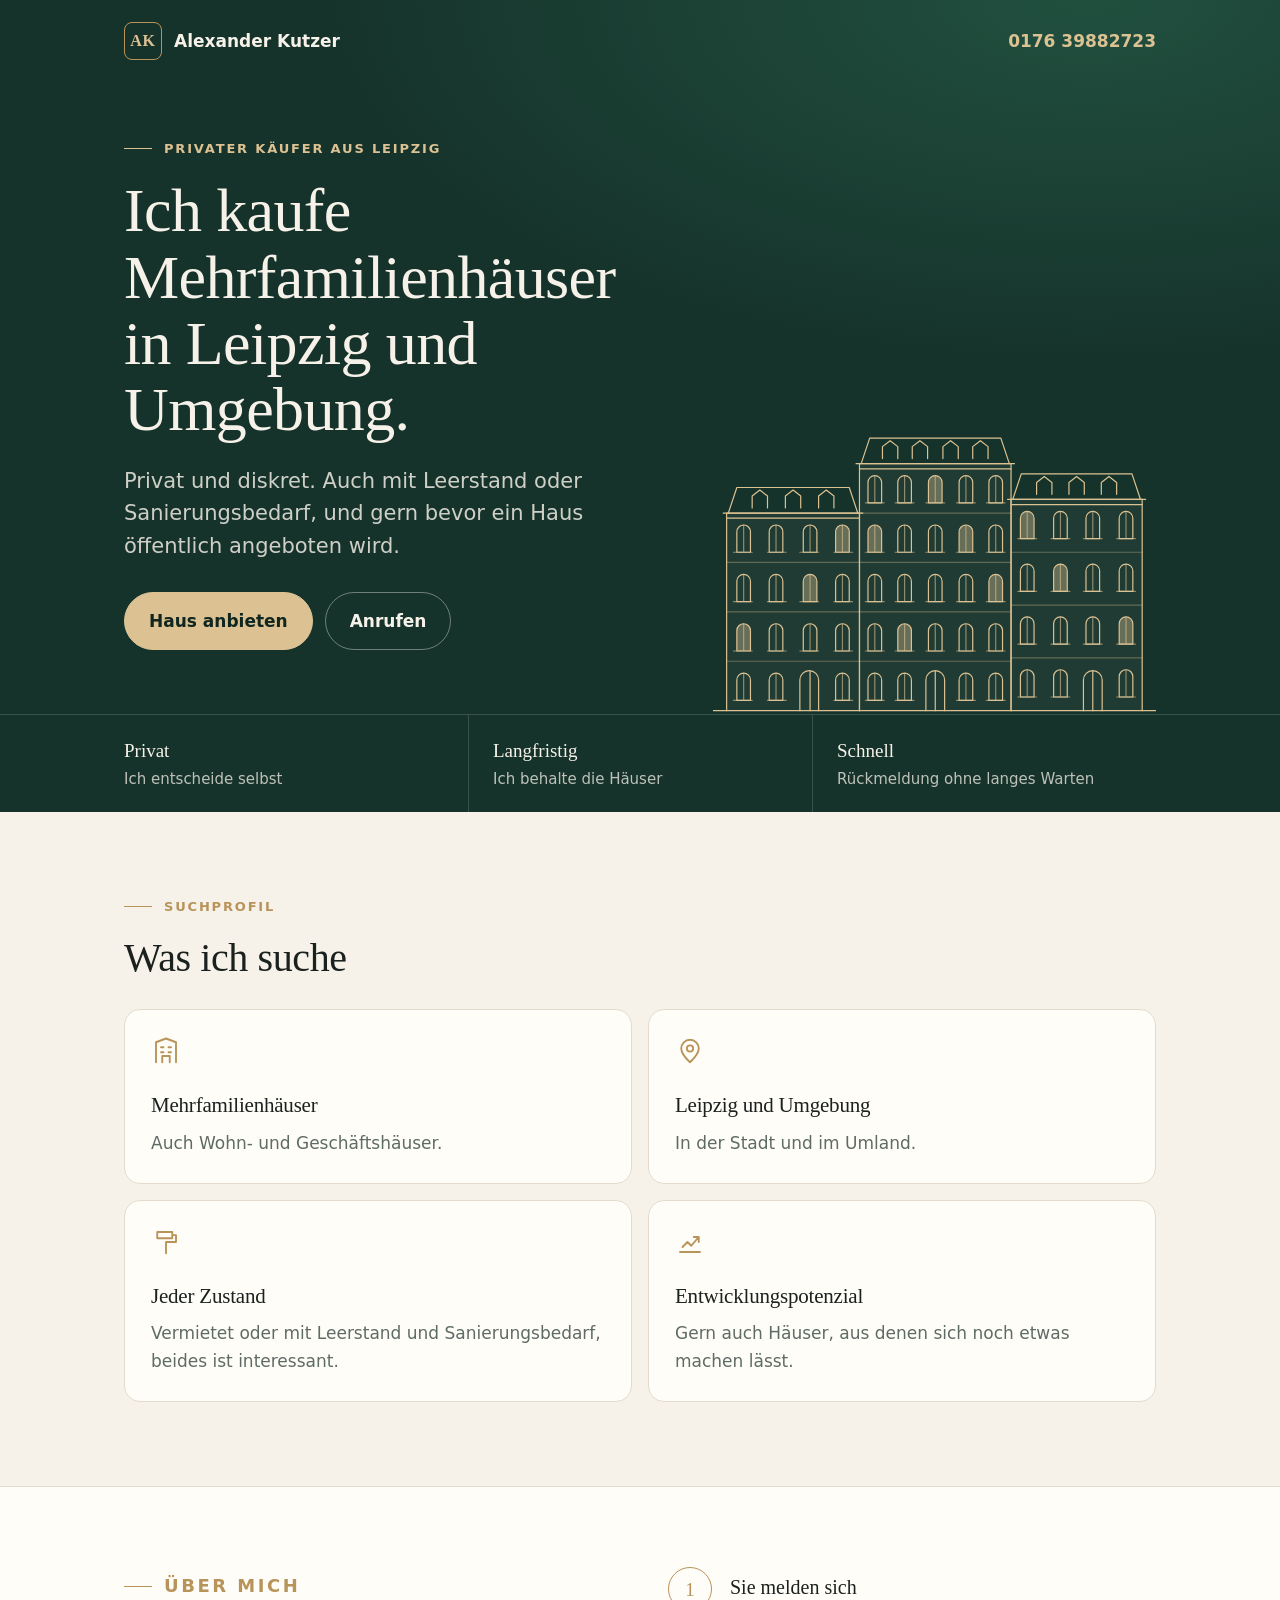
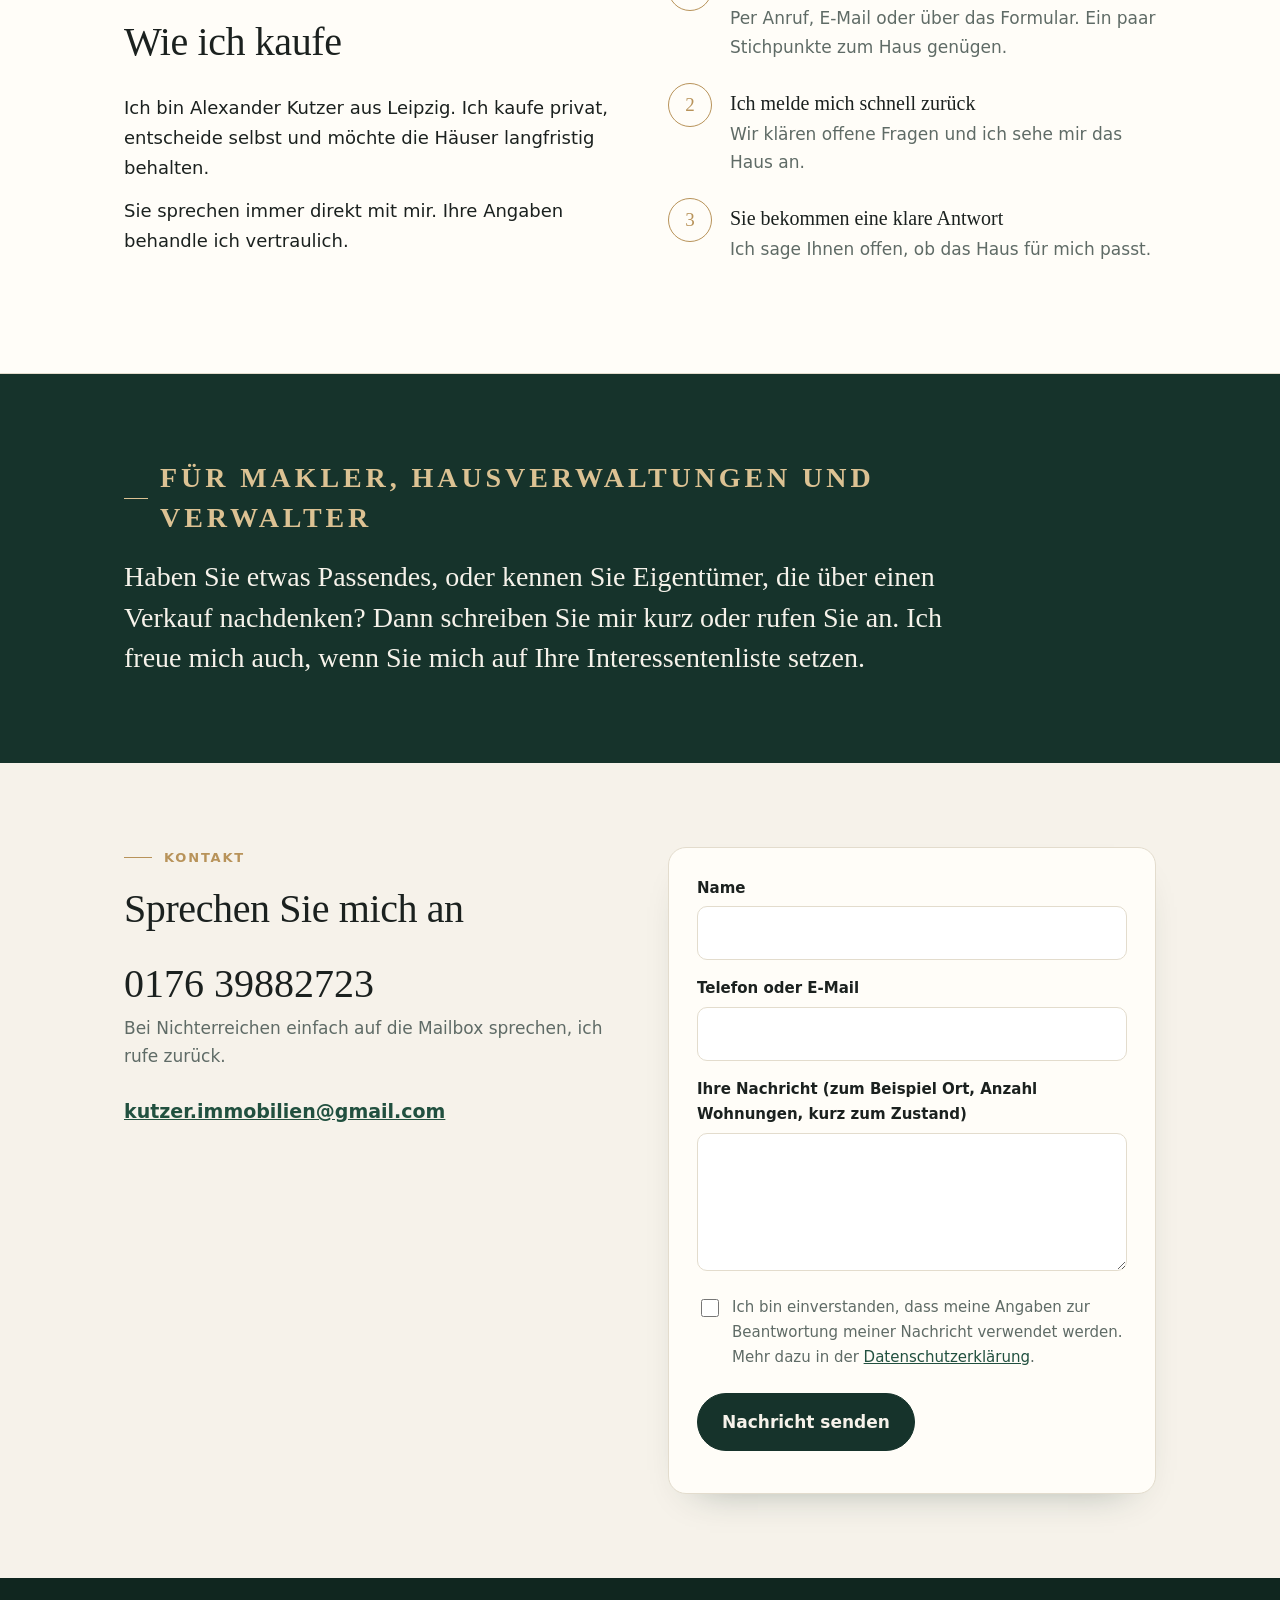
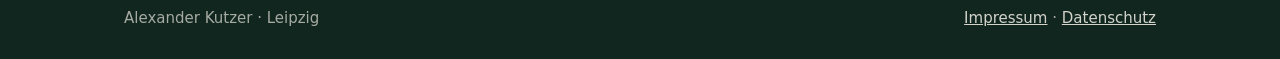
==== commit c9537c1c: "Fix: Abstände der Abschnitte und Seitenränder, Makler-Band Co-Authored-By: Claude Fable 5.2 <noreply" ====
--- a/index.html
+++ b/index.html
@@ -6,7 +6,7 @@
 <title>Alexander Kutzer – Ich kaufe Mehrfamilienhäuser in Leipzig</title>
 <meta name="description" content="Ich kaufe privat Mehrfamilienhäuser in Leipzig und Umgebung, auch mit Leerstand oder Sanierungsbedarf, und behalte sie langfristig.">
 <meta name="theme-color" content="#16332b">
-<link rel="stylesheet" href="style.css">
+<link rel="stylesheet" href="style.css?v=4">
 </head>
 <body>
 <div class="hero">
@@ -24,7 +24,7 @@
         <a class="btn ghost" href="tel:+4917639882723">Anrufen</a>
       </div>
     </div>
-    <svg class="houses" viewBox="0 0 520 404" role="img" aria-label="Zeichnung von drei Gründerzeithäusern" fill="none" stroke="#dcc293" stroke-width="1.4" stroke-linecap="round" stroke-linejoin="round"><path d="M16 400V168H172V400" fill="rgba(246,242,234,.04)"/><path d="M12 168H176M16 174H172"/><path d="M18 168l10 -30H160l10 30"/><path d="M46 162v-14l9 -7 9 7v14"/><path d="M85 162v-14l9 -7 9 7v14"/><path d="M124 162v-14l9 -7 9 7v14"/><path d="M16 342H172" opacity=".35"/><path d="M16 284H172" opacity=".35"/><path d="M16 226H172" opacity=".35"/><path d="M28 388V364a8 8 0 0 1 16 0v24z"/><path d="M36 356v32M24 388h22" opacity=".6"/><path d="M66 388V364a8 8 0 0 1 16 0v24z"/><path d="M74 356v32M64 388h22" opacity=".6"/><path d="M102 400V364a11 11 0 0 1 22 0V400M114 353V400"/><path d="M144 388V364a8 8 0 0 1 16 0v24z"/><path d="M152 356v32M142 388h22" opacity=".6"/><path d="M28 330V306a8 8 0 0 1 16 0v24z" fill="rgba(220,194,147,.38)"/><path d="M36 298v32M24 330h22" opacity=".6"/><path d="M66 330V306a8 8 0 0 1 16 0v24z"/><path d="M74 298v32M64 330h22" opacity=".6"/><path d="M106 330V306a8 8 0 0 1 16 0v24z"/><path d="M114 298v32M102 330h22" opacity=".6"/><path d="M144 330V306a8 8 0 0 1 16 0v24z"/><path d="M152 298v32M142 330h22" opacity=".6"/><path d="M28 272V248a8 8 0 0 1 16 0v24z"/><path d="M36 240v32M24 272h22" opacity=".6"/><path d="M66 272V248a8 8 0 0 1 16 0v24z"/><path d="M74 240v32M64 272h22" opacity=".6"/><path d="M106 272V248a8 8 0 0 1 16 0v24z" fill="rgba(220,194,147,.38)"/><path d="M114 240v32M102 272h22" opacity=".6"/><path d="M144 272V248a8 8 0 0 1 16 0v24z"/><path d="M152 240v32M142 272h22" opacity=".6"/><path d="M28 214V190a8 8 0 0 1 16 0v24z"/><path d="M36 182v32M24 214h22" opacity=".6"/><path d="M66 214V190a8 8 0 0 1 16 0v24z"/><path d="M74 182v32M64 214h22" opacity=".6"/><path d="M106 214V190a8 8 0 0 1 16 0v24z"/><path d="M114 182v32M102 214h22" opacity=".6"/><path d="M144 214V190a8 8 0 0 1 16 0v24z" fill="rgba(220,194,147,.38)"/><path d="M152 182v32M142 214h22" opacity=".6"/><path d="M172 400V110H350V400" fill="rgba(246,242,234,.04)"/><path d="M168 110H354M172 116H350"/><path d="M174 110l10 -30H338l10 30"/><path d="M199 104v-14l9 -7 9 7v14"/><path d="M234 104v-14l9 -7 9 7v14"/><path d="M270 104v-14l9 -7 9 7v14"/><path d="M305 104v-14l9 -7 9 7v14"/><path d="M172 342H350" opacity=".35"/><path d="M172 284H350" opacity=".35"/><path d="M172 226H350" opacity=".35"/><path d="M172 168H350" opacity=".35"/><path d="M182 388V364a8 8 0 0 1 16 0v24z"/><path d="M190 356v32M179 388h22" opacity=".6"/><path d="M217 388V364a8 8 0 0 1 16 0v24z"/><path d="M225 356v32M214 388h22" opacity=".6"/><path d="M250 400V364a11 11 0 0 1 22 0V400M261 353V400"/><path d="M289 388V364a8 8 0 0 1 16 0v24z"/><path d="M297 356v32M286 388h22" opacity=".6"/><path d="M324 388V364a8 8 0 0 1 16 0v24z"/><path d="M332 356v32M321 388h22" opacity=".6"/><path d="M182 330V306a8 8 0 0 1 16 0v24z"/><path d="M190 298v32M179 330h22" opacity=".6"/><path d="M217 330V306a8 8 0 0 1 16 0v24z" fill="rgba(220,194,147,.38)"/><path d="M225 298v32M214 330h22" opacity=".6"/><path d="M253 330V306a8 8 0 0 1 16 0v24z"/><path d="M261 298v32M250 330h22" opacity=".6"/><path d="M289 330V306a8 8 0 0 1 16 0v24z"/><path d="M297 298v32M286 330h22" opacity=".6"/><path d="M324 330V306a8 8 0 0 1 16 0v24z"/><path d="M332 298v32M321 330h22" opacity=".6"/><path d="M182 272V248a8 8 0 0 1 16 0v24z"/><path d="M190 240v32M179 272h22" opacity=".6"/><path d="M217 272V248a8 8 0 0 1 16 0v24z"/><path d="M225 240v32M214 272h22" opacity=".6"/><path d="M253 272V248a8 8 0 0 1 16 0v24z"/><path d="M261 240v32M250 272h22" opacity=".6"/><path d="M289 272V248a8 8 0 0 1 16 0v24z"/><path d="M297 240v32M286 272h22" opacity=".6"/><path d="M324 272V248a8 8 0 0 1 16 0v24z" fill="rgba(220,194,147,.38)"/><path d="M332 240v32M321 272h22" opacity=".6"/><path d="M182 214V190a8 8 0 0 1 16 0v24z" fill="rgba(220,194,147,.38)"/><path d="M190 182v32M179 214h22" opacity=".6"/><path d="M217 214V190a8 8 0 0 1 16 0v24z"/><path d="M225 182v32M214 214h22" opacity=".6"/><path d="M253 214V190a8 8 0 0 1 16 0v24z"/><path d="M261 182v32M250 214h22" opacity=".6"/><path d="M289 214V190a8 8 0 0 1 16 0v24z" fill="rgba(220,194,147,.38)"/><path d="M297 182v32M286 214h22" opacity=".6"/><path d="M324 214V190a8 8 0 0 1 16 0v24z"/><path d="M332 182v32M321 214h22" opacity=".6"/><path d="M182 156V132a8 8 0 0 1 16 0v24z"/><path d="M190 124v32M179 156h22" opacity=".6"/><path d="M217 156V132a8 8 0 0 1 16 0v24z"/><path d="M225 124v32M214 156h22" opacity=".6"/><path d="M253 156V132a8 8 0 0 1 16 0v24z" fill="rgba(220,194,147,.38)"/><path d="M261 124v32M250 156h22" opacity=".6"/><path d="M289 156V132a8 8 0 0 1 16 0v24z"/><path d="M297 124v32M286 156h22" opacity=".6"/><path d="M324 156V132a8 8 0 0 1 16 0v24z"/><path d="M332 124v32M321 156h22" opacity=".6"/><path d="M350 400V152H504V400" fill="rgba(246,242,234,.04)"/><path d="M346 152H508M350 158H504"/><path d="M352 152l10 -30H492l10 30"/><path d="M380 146v-14l9 -7 9 7v14"/><path d="M418 146v-14l9 -7 9 7v14"/><path d="M456 146v-14l9 -7 9 7v14"/><path d="M350 338H504" opacity=".35"/><path d="M350 276H504" opacity=".35"/><path d="M350 214H504" opacity=".35"/><path d="M361 384V360a8 8 0 0 1 16 0v24z"/><path d="M369 352v32M358 384h22" opacity=".6"/><path d="M400 384V360a8 8 0 0 1 16 0v24z"/><path d="M408 352v32M397 384h22" opacity=".6"/><path d="M435 400V364a11 11 0 0 1 22 0V400M446 353V400"/><path d="M477 384V360a8 8 0 0 1 16 0v24z"/><path d="M485 352v32M474 384h22" opacity=".6"/><path d="M361 322V298a8 8 0 0 1 16 0v24z"/><path d="M369 290v32M358 322h22" opacity=".6"/><path d="M400 322V298a8 8 0 0 1 16 0v24z"/><path d="M408 290v32M397 322h22" opacity=".6"/><path d="M438 322V298a8 8 0 0 1 16 0v24z"/><path d="M446 290v32M435 322h22" opacity=".6"/><path d="M477 322V298a8 8 0 0 1 16 0v24z" fill="rgba(220,194,147,.38)"/><path d="M485 290v32M474 322h22" opacity=".6"/><path d="M361 260V236a8 8 0 0 1 16 0v24z"/><path d="M369 228v32M358 260h22" opacity=".6"/><path d="M400 260V236a8 8 0 0 1 16 0v24z" fill="rgba(220,194,147,.38)"/><path d="M408 228v32M397 260h22" opacity=".6"/><path d="M438 260V236a8 8 0 0 1 16 0v24z"/><path d="M446 228v32M435 260h22" opacity=".6"/><path d="M477 260V236a8 8 0 0 1 16 0v24z"/><path d="M485 228v32M474 260h22" opacity=".6"/><path d="M361 198V174a8 8 0 0 1 16 0v24z" fill="rgba(220,194,147,.38)"/><path d="M369 166v32M358 198h22" opacity=".6"/><path d="M400 198V174a8 8 0 0 1 16 0v24z"/><path d="M408 166v32M397 198h22" opacity=".6"/><path d="M438 198V174a8 8 0 0 1 16 0v24z"/><path d="M446 166v32M435 198h22" opacity=".6"/><path d="M477 198V174a8 8 0 0 1 16 0v24z"/><path d="M485 166v32M474 198h22" opacity=".6"/><path d="M0 400H520"/></svg>
+    <svg class="houses" viewBox="0 0 520 404" width="520" height="404" role="img" aria-label="Zeichnung von drei Gründerzeithäusern" fill="none" stroke="#dcc293" stroke-width="1.4" stroke-linecap="round" stroke-linejoin="round"><path d="M16 400V168H172V400" fill="rgba(246,242,234,.04)"/><path d="M12 168H176M16 174H172"/><path d="M18 168l10 -30H160l10 30"/><path d="M46 162v-14l9 -7 9 7v14"/><path d="M85 162v-14l9 -7 9 7v14"/><path d="M124 162v-14l9 -7 9 7v14"/><path d="M16 342H172" opacity=".35"/><path d="M16 284H172" opacity=".35"/><path d="M16 226H172" opacity=".35"/><path d="M28 388V364a8 8 0 0 1 16 0v24z"/><path d="M36 356v32M24 388h22" opacity=".6"/><path d="M66 388V364a8 8 0 0 1 16 0v24z"/><path d="M74 356v32M64 388h22" opacity=".6"/><path d="M102 400V364a11 11 0 0 1 22 0V400M114 353V400"/><path d="M144 388V364a8 8 0 0 1 16 0v24z"/><path d="M152 356v32M142 388h22" opacity=".6"/><path d="M28 330V306a8 8 0 0 1 16 0v24z" fill="rgba(220,194,147,.38)"/><path d="M36 298v32M24 330h22" opacity=".6"/><path d="M66 330V306a8 8 0 0 1 16 0v24z"/><path d="M74 298v32M64 330h22" opacity=".6"/><path d="M106 330V306a8 8 0 0 1 16 0v24z"/><path d="M114 298v32M102 330h22" opacity=".6"/><path d="M144 330V306a8 8 0 0 1 16 0v24z"/><path d="M152 298v32M142 330h22" opacity=".6"/><path d="M28 272V248a8 8 0 0 1 16 0v24z"/><path d="M36 240v32M24 272h22" opacity=".6"/><path d="M66 272V248a8 8 0 0 1 16 0v24z"/><path d="M74 240v32M64 272h22" opacity=".6"/><path d="M106 272V248a8 8 0 0 1 16 0v24z" fill="rgba(220,194,147,.38)"/><path d="M114 240v32M102 272h22" opacity=".6"/><path d="M144 272V248a8 8 0 0 1 16 0v24z"/><path d="M152 240v32M142 272h22" opacity=".6"/><path d="M28 214V190a8 8 0 0 1 16 0v24z"/><path d="M36 182v32M24 214h22" opacity=".6"/><path d="M66 214V190a8 8 0 0 1 16 0v24z"/><path d="M74 182v32M64 214h22" opacity=".6"/><path d="M106 214V190a8 8 0 0 1 16 0v24z"/><path d="M114 182v32M102 214h22" opacity=".6"/><path d="M144 214V190a8 8 0 0 1 16 0v24z" fill="rgba(220,194,147,.38)"/><path d="M152 182v32M142 214h22" opacity=".6"/><path d="M172 400V110H350V400" fill="rgba(246,242,234,.04)"/><path d="M168 110H354M172 116H350"/><path d="M174 110l10 -30H338l10 30"/><path d="M199 104v-14l9 -7 9 7v14"/><path d="M234 104v-14l9 -7 9 7v14"/><path d="M270 104v-14l9 -7 9 7v14"/><path d="M305 104v-14l9 -7 9 7v14"/><path d="M172 342H350" opacity=".35"/><path d="M172 284H350" opacity=".35"/><path d="M172 226H350" opacity=".35"/><path d="M172 168H350" opacity=".35"/><path d="M182 388V364a8 8 0 0 1 16 0v24z"/><path d="M190 356v32M179 388h22" opacity=".6"/><path d="M217 388V364a8 8 0 0 1 16 0v24z"/><path d="M225 356v32M214 388h22" opacity=".6"/><path d="M250 400V364a11 11 0 0 1 22 0V400M261 353V400"/><path d="M289 388V364a8 8 0 0 1 16 0v24z"/><path d="M297 356v32M286 388h22" opacity=".6"/><path d="M324 388V364a8 8 0 0 1 16 0v24z"/><path d="M332 356v32M321 388h22" opacity=".6"/><path d="M182 330V306a8 8 0 0 1 16 0v24z"/><path d="M190 298v32M179 330h22" opacity=".6"/><path d="M217 330V306a8 8 0 0 1 16 0v24z" fill="rgba(220,194,147,.38)"/><path d="M225 298v32M214 330h22" opacity=".6"/><path d="M253 330V306a8 8 0 0 1 16 0v24z"/><path d="M261 298v32M250 330h22" opacity=".6"/><path d="M289 330V306a8 8 0 0 1 16 0v24z"/><path d="M297 298v32M286 330h22" opacity=".6"/><path d="M324 330V306a8 8 0 0 1 16 0v24z"/><path d="M332 298v32M321 330h22" opacity=".6"/><path d="M182 272V248a8 8 0 0 1 16 0v24z"/><path d="M190 240v32M179 272h22" opacity=".6"/><path d="M217 272V248a8 8 0 0 1 16 0v24z"/><path d="M225 240v32M214 272h22" opacity=".6"/><path d="M253 272V248a8 8 0 0 1 16 0v24z"/><path d="M261 240v32M250 272h22" opacity=".6"/><path d="M289 272V248a8 8 0 0 1 16 0v24z"/><path d="M297 240v32M286 272h22" opacity=".6"/><path d="M324 272V248a8 8 0 0 1 16 0v24z" fill="rgba(220,194,147,.38)"/><path d="M332 240v32M321 272h22" opacity=".6"/><path d="M182 214V190a8 8 0 0 1 16 0v24z" fill="rgba(220,194,147,.38)"/><path d="M190 182v32M179 214h22" opacity=".6"/><path d="M217 214V190a8 8 0 0 1 16 0v24z"/><path d="M225 182v32M214 214h22" opacity=".6"/><path d="M253 214V190a8 8 0 0 1 16 0v24z"/><path d="M261 182v32M250 214h22" opacity=".6"/><path d="M289 214V190a8 8 0 0 1 16 0v24z" fill="rgba(220,194,147,.38)"/><path d="M297 182v32M286 214h22" opacity=".6"/><path d="M324 214V190a8 8 0 0 1 16 0v24z"/><path d="M332 182v32M321 214h22" opacity=".6"/><path d="M182 156V132a8 8 0 0 1 16 0v24z"/><path d="M190 124v32M179 156h22" opacity=".6"/><path d="M217 156V132a8 8 0 0 1 16 0v24z"/><path d="M225 124v32M214 156h22" opacity=".6"/><path d="M253 156V132a8 8 0 0 1 16 0v24z" fill="rgba(220,194,147,.38)"/><path d="M261 124v32M250 156h22" opacity=".6"/><path d="M289 156V132a8 8 0 0 1 16 0v24z"/><path d="M297 124v32M286 156h22" opacity=".6"/><path d="M324 156V132a8 8 0 0 1 16 0v24z"/><path d="M332 124v32M321 156h22" opacity=".6"/><path d="M350 400V152H504V400" fill="rgba(246,242,234,.04)"/><path d="M346 152H508M350 158H504"/><path d="M352 152l10 -30H492l10 30"/><path d="M380 146v-14l9 -7 9 7v14"/><path d="M418 146v-14l9 -7 9 7v14"/><path d="M456 146v-14l9 -7 9 7v14"/><path d="M350 338H504" opacity=".35"/><path d="M350 276H504" opacity=".35"/><path d="M350 214H504" opacity=".35"/><path d="M361 384V360a8 8 0 0 1 16 0v24z"/><path d="M369 352v32M358 384h22" opacity=".6"/><path d="M400 384V360a8 8 0 0 1 16 0v24z"/><path d="M408 352v32M397 384h22" opacity=".6"/><path d="M435 400V364a11 11 0 0 1 22 0V400M446 353V400"/><path d="M477 384V360a8 8 0 0 1 16 0v24z"/><path d="M485 352v32M474 384h22" opacity=".6"/><path d="M361 322V298a8 8 0 0 1 16 0v24z"/><path d="M369 290v32M358 322h22" opacity=".6"/><path d="M400 322V298a8 8 0 0 1 16 0v24z"/><path d="M408 290v32M397 322h22" opacity=".6"/><path d="M438 322V298a8 8 0 0 1 16 0v24z"/><path d="M446 290v32M435 322h22" opacity=".6"/><path d="M477 322V298a8 8 0 0 1 16 0v24z" fill="rgba(220,194,147,.38)"/><path d="M485 290v32M474 322h22" opacity=".6"/><path d="M361 260V236a8 8 0 0 1 16 0v24z"/><path d="M369 228v32M358 260h22" opacity=".6"/><path d="M400 260V236a8 8 0 0 1 16 0v24z" fill="rgba(220,194,147,.38)"/><path d="M408 228v32M397 260h22" opacity=".6"/><path d="M438 260V236a8 8 0 0 1 16 0v24z"/><path d="M446 228v32M435 260h22" opacity=".6"/><path d="M477 260V236a8 8 0 0 1 16 0v24z"/><path d="M485 228v32M474 260h22" opacity=".6"/><path d="M361 198V174a8 8 0 0 1 16 0v24z" fill="rgba(220,194,147,.38)"/><path d="M369 166v32M358 198h22" opacity=".6"/><path d="M400 198V174a8 8 0 0 1 16 0v24z"/><path d="M408 166v32M397 198h22" opacity=".6"/><path d="M438 198V174a8 8 0 0 1 16 0v24z"/><path d="M446 166v32M435 198h22" opacity=".6"/><path d="M477 198V174a8 8 0 0 1 16 0v24z"/><path d="M485 166v32M474 198h22" opacity=".6"/><path d="M0 400H520"/></svg>
   </div>
   <div class="facts"><div class="wrap"><ul>
     <li><b>Privat</b>Ich entscheide selbst</li>
@@ -39,22 +39,22 @@
     <h2>Was ich suche</h2>
     <div class="cards">
       <div class="card">
-        <svg viewBox="0 0 24 24"><path d="M4 21V5l8-3 8 3v16M9 21v-5h6v5M8 9h2M14 9h2M8 13h2M14 13h2"/></svg>
+        <svg viewBox="0 0 24 24" width="30" height="30" fill="none" stroke="#b8935a" stroke-width="1.5" stroke-linecap="round" stroke-linejoin="round" aria-hidden="true"><path d="M4 21V5l8-3 8 3v16M9 21v-5h6v5M8 9h2M14 9h2M8 13h2M14 13h2"/></svg>
         <h3>Mehrfamilienhäuser</h3>
         <p>Auch Wohn- und Geschäftshäuser.</p>
       </div>
       <div class="card">
-        <svg viewBox="0 0 24 24"><path d="M12 21s7-6.2 7-11a7 7 0 1 0-14 0c0 4.8 7 11 7 11z"/><circle cx="12" cy="10" r="2.5"/></svg>
+        <svg viewBox="0 0 24 24" width="30" height="30" fill="none" stroke="#b8935a" stroke-width="1.5" stroke-linecap="round" stroke-linejoin="round" aria-hidden="true"><path d="M12 21s7-6.2 7-11a7 7 0 1 0-14 0c0 4.8 7 11 7 11z"/><circle cx="12" cy="10" r="2.5"/></svg>
         <h3>Leipzig und Umgebung</h3>
         <p>In der Stadt und im Umland.</p>
       </div>
       <div class="card">
-        <svg viewBox="0 0 24 24"><path d="M5 4h12v5H5zM17 6.5h3V12h-8v3M12 15v6"/></svg>
+        <svg viewBox="0 0 24 24" width="30" height="30" fill="none" stroke="#b8935a" stroke-width="1.5" stroke-linecap="round" stroke-linejoin="round" aria-hidden="true"><path d="M5 4h12v5H5zM17 6.5h3V12h-8v3M12 15v6"/></svg>
         <h3>Jeder Zustand</h3>
         <p>Vermietet oder mit Leerstand und Sanierungsbedarf, beides ist interessant.</p>
       </div>
       <div class="card">
-        <svg viewBox="0 0 24 24"><path d="M4 20h16M6 16l4-4 3 3 6-7M15 8h4v4"/></svg>
+        <svg viewBox="0 0 24 24" width="30" height="30" fill="none" stroke="#b8935a" stroke-width="1.5" stroke-linecap="round" stroke-linejoin="round" aria-hidden="true"><path d="M4 20h16M6 16l4-4 3 3 6-7M15 8h4v4"/></svg>
         <h3>Entwicklungspotenzial</h3>
         <p>Gern auch Häuser, aus denen sich noch etwas machen lässt.</p>
       </div>
@@ -110,6 +110,14 @@
 </div></footer>
 
 <script>
+// Beim Neuladen oben starten, nicht beim Formular
+history.scrollRestoration = 'manual';
+if (location.hash) { history.replaceState(null, '', location.pathname); scrollTo(0, 0); }
+document.querySelector('a[href="#kontakt"]').addEventListener('click', function (e) {
+  e.preventDefault();
+  document.getElementById('kontakt').scrollIntoView({behavior: 'smooth'});
+});
+
 var form = document.getElementById('form'), note = document.getElementById('status');
 form.addEventListener('submit', function (e) {
   e.preventDefault();
--- a/style.css
+++ b/style.css
@@ -2,7 +2,7 @@
 *{box-sizing:border-box}
 html{scroll-behavior:smooth}
 body{margin:0;background:var(--cream);color:var(--ink);font:17px/1.65 system-ui,-apple-system,"Segoe UI",Roboto,sans-serif;-webkit-font-smoothing:antialiased}
-.wrap{max-width:1080px;margin:0 auto;padding:0 24px}
+.wrap{max-width:1080px;margin:0 auto;padding-left:24px;padding-right:24px}
 a{color:var(--green2)}
 h1,h2,h3{font-family:var(--serif);font-weight:500;letter-spacing:-.01em;margin:0}
 p{margin:0 0 14px}
@@ -16,7 +16,7 @@
 
 /* Hero */
 .hero{background:radial-gradient(1100px 520px at 85% 0,var(--green2),transparent 70%),var(--green);color:var(--cream);overflow:hidden}
-.hero-grid{display:grid;grid-template-columns:1.1fr .9fr;gap:48px;align-items:end;padding:56px 0 0}
+.hero-grid{display:grid;grid-template-columns:1.1fr .9fr;gap:48px;align-items:end;padding-top:56px}
 .hero-text{padding-bottom:64px}
 .eyebrow{display:flex;align-items:center;gap:12px;margin:0 0 18px;font-size:13px;font-weight:600;letter-spacing:.14em;text-transform:uppercase;color:var(--brass)}
 .eyebrow::before{content:"";width:28px;height:1px;background:currentColor}
@@ -38,6 +38,9 @@
 /* Abschnitte */
 section{padding-top:84px;padding-bottom:84px}
 h2{font-size:clamp(28px,4vw,40px);line-height:1.15;margin-bottom:28px}
+.intro{padding-bottom:0}
+.intro h2{max-width:18em}
+.intro p:not(.eyebrow){font-size:19px;max-width:36em}
 .cards{display:grid;grid-template-columns:repeat(2,1fr);gap:16px}
 .card{background:var(--paper);border:1px solid var(--line);border-radius:16px;padding:26px}
 .card svg{width:30px;height:30px;stroke:var(--brass);fill:none;stroke-width:1.5;stroke-linecap:round;stroke-linejoin:round;margin-bottom:14px}
@@ -52,7 +55,7 @@
 .steps b{display:block;font-family:var(--serif);font-size:20px;font-weight:500}
 .steps span{color:var(--mute)}
 .band{background:var(--green);color:var(--cream)}
-.band .eyebrow{color:var(--brass2)}
+.band .eyebrow{color:var(--brass2);margin-bottom:18px}
 .band p{font-family:var(--serif);font-size:clamp(21px,3vw,28px);line-height:1.45;max-width:30em;margin:0}
 
 /* Kontakt */
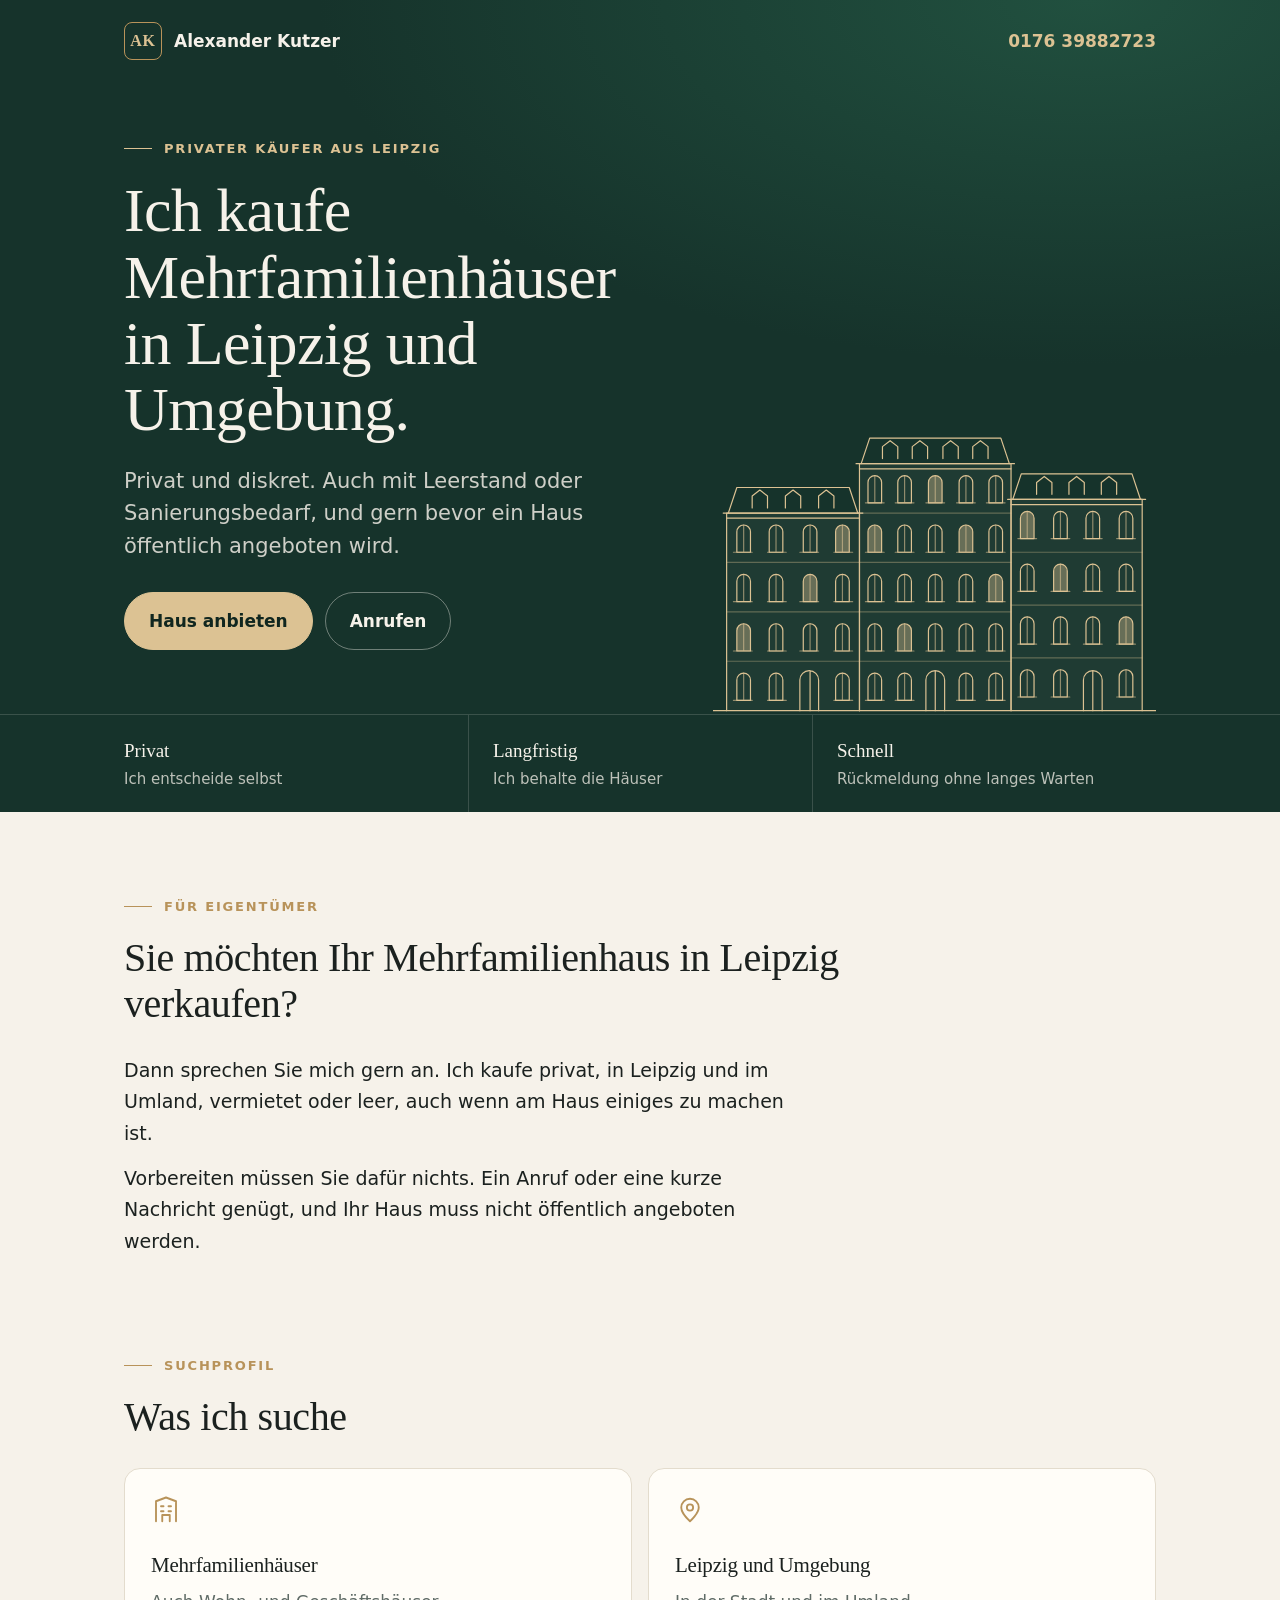
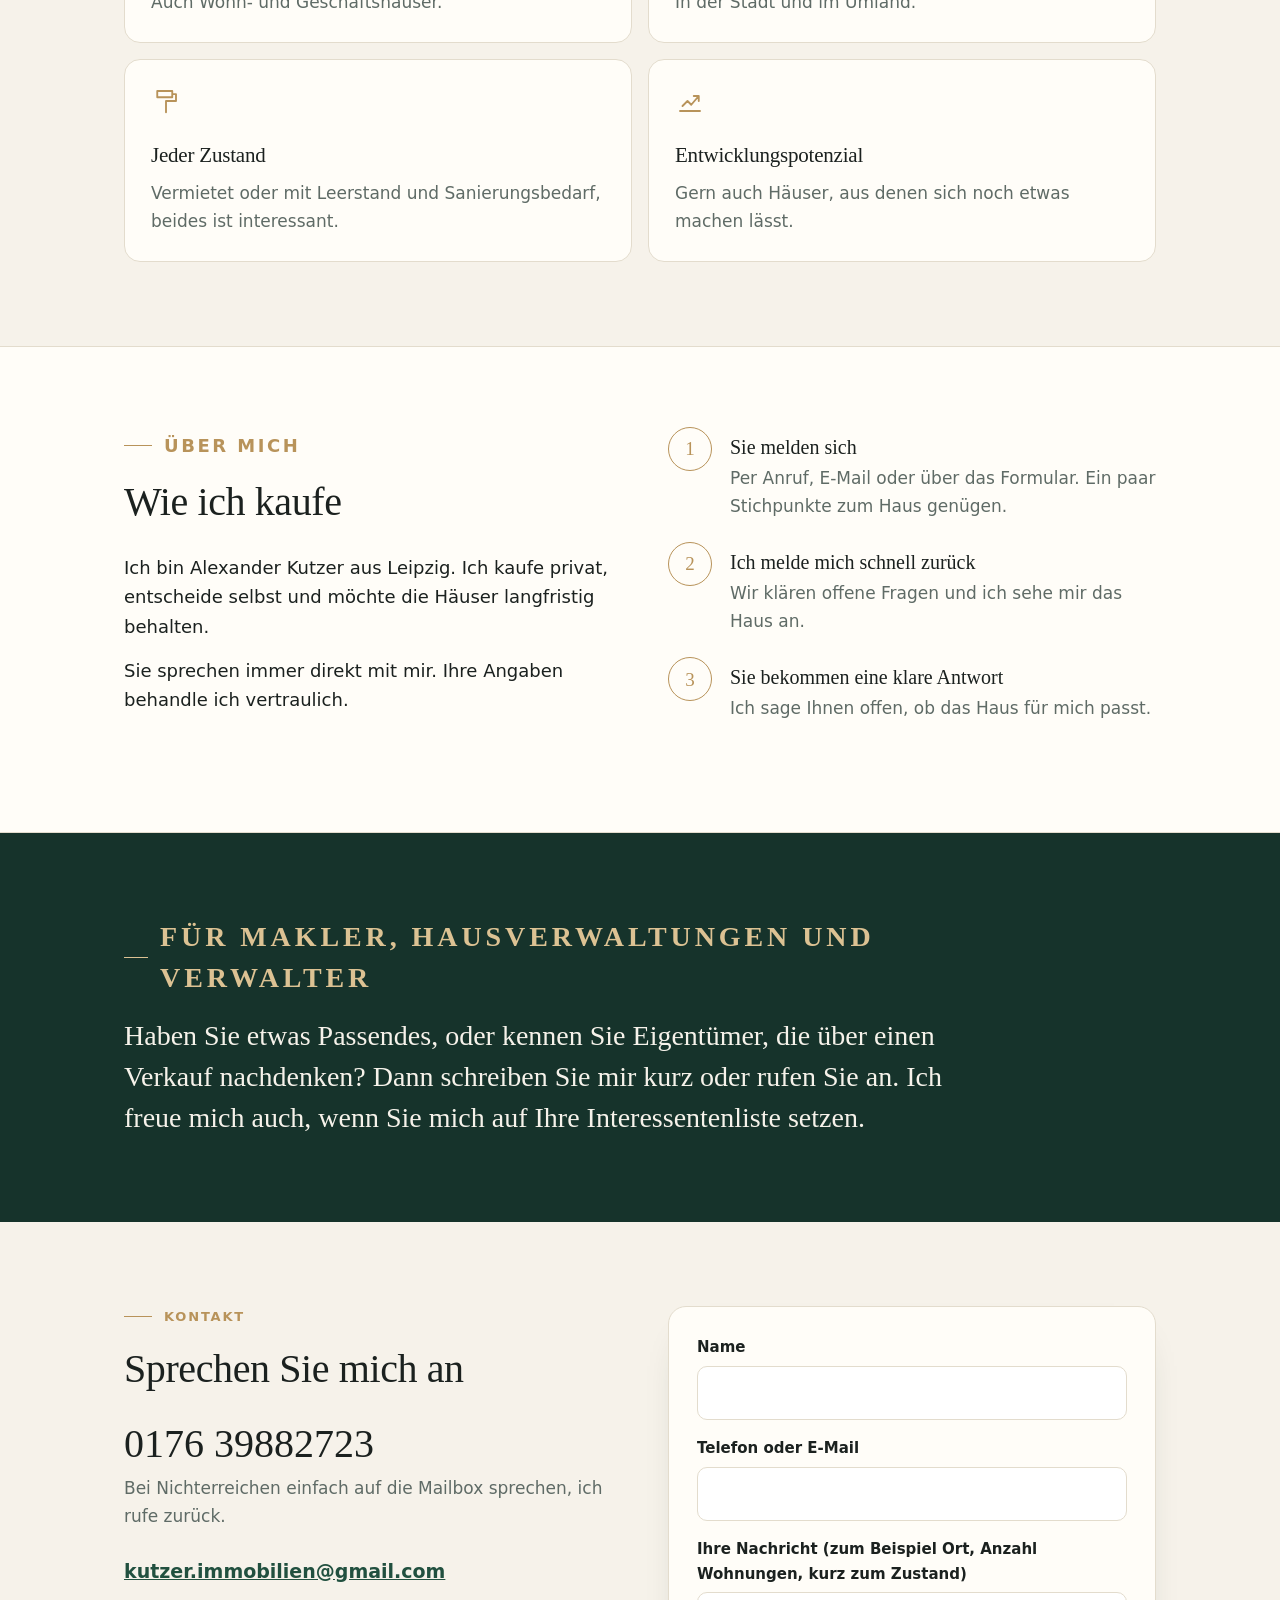
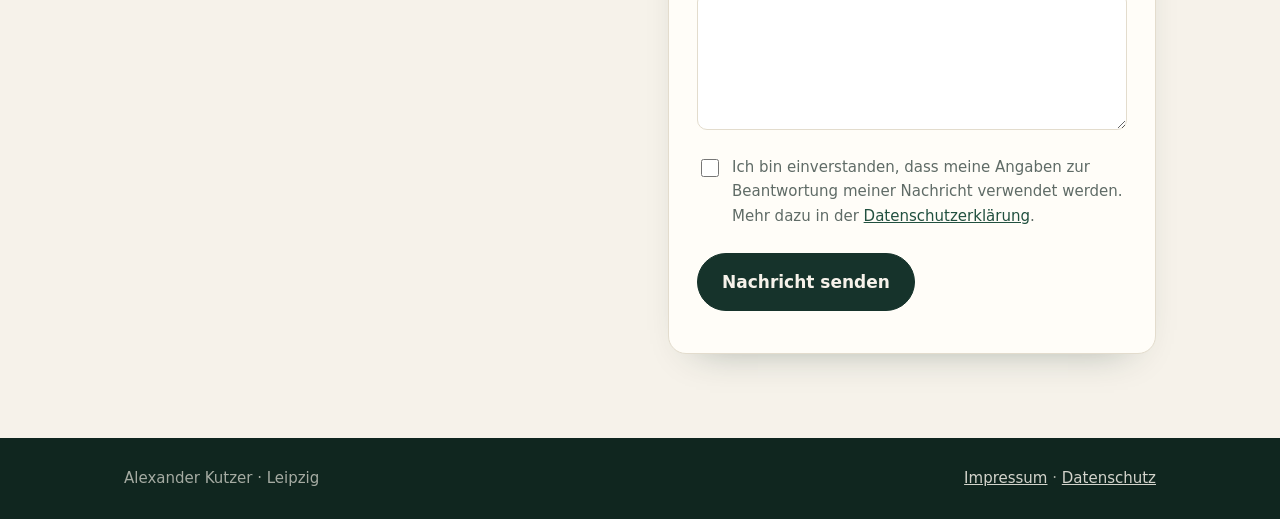
==== commit 354f8b2d: "SEO-Grundlage: Titel, Beschreibung, Eigentümer-Abschnitt, strukturierte Daten, Sitemap, Vorschaubild" ====
--- a/index.html
+++ b/index.html
@@ -3,8 +3,21 @@
 <head>
 <meta charset="utf-8">
 <meta name="viewport" content="width=device-width, initial-scale=1">
-<title>Alexander Kutzer – Ich kaufe Mehrfamilienhäuser in Leipzig</title>
-<meta name="description" content="Ich kaufe privat Mehrfamilienhäuser in Leipzig und Umgebung, auch mit Leerstand oder Sanierungsbedarf, und behalte sie langfristig.">
+<title>Mehrfamilienhaus verkaufen in Leipzig – Alexander Kutzer kauft privat</title>
+<meta name="description" content="Sie möchten Ihr Mehrfamilienhaus in Leipzig oder Umgebung verkaufen? Ich kaufe privat, auch mit Leerstand oder Sanierungsbedarf, und behalte die Häuser langfristig.">
+<link rel="canonical" href="https://kutzer-immobilien.de/">
+<meta property="og:type" content="website">
+<meta property="og:locale" content="de_DE">
+<meta property="og:url" content="https://kutzer-immobilien.de/">
+<meta property="og:title" content="Mehrfamilienhaus verkaufen in Leipzig – Alexander Kutzer kauft privat">
+<meta property="og:description" content="Ich kaufe privat Mehrfamilienhäuser in Leipzig und Umgebung, auch mit Leerstand oder Sanierungsbedarf, und behalte sie langfristig.">
+<meta property="og:image" content="https://kutzer-immobilien.de/vorschau.png">
+<meta property="og:image:width" content="1200">
+<meta property="og:image:height" content="630">
+<meta name="twitter:card" content="summary_large_image">
+<script type="application/ld+json">
+{"@context":"https://schema.org","@type":"Person","name":"Alexander Kutzer","url":"https://kutzer-immobilien.de/","telephone":"+4917639882723","email":"kutzer.immobilien@gmail.com","address":{"@type":"PostalAddress","addressLocality":"Leipzig","postalCode":"04315","addressCountry":"DE"},"description":"Privater Käufer von Mehrfamilienhäusern in Leipzig und Umgebung, auch mit Leerstand oder Sanierungsbedarf.","knowsAbout":["Mehrfamilienhaus verkaufen Leipzig","Ankauf von Mehrfamilienhäusern","Wohn- und Geschäftshäuser"]}
+</script>
 <meta name="theme-color" content="#16332b">
 <link rel="stylesheet" href="style.css?v=4">
 </head>
@@ -34,6 +47,13 @@
 </div>
 
 <main>
+  <section class="wrap intro">
+    <p class="eyebrow">Für Eigentümer</p>
+    <h2>Sie möchten Ihr Mehrfamilienhaus in Leipzig verkaufen?</h2>
+    <p>Dann sprechen Sie mich gern an. Ich kaufe privat, in Leipzig und im Umland, vermietet oder leer, auch wenn am Haus einiges zu machen ist.</p>
+    <p>Vorbereiten müssen Sie dafür nichts. Ein Anruf oder eine kurze Nachricht genügt, und Ihr Haus muss nicht öffentlich angeboten werden.</p>
+  </section>
+
   <section class="wrap">
     <p class="eyebrow">Suchprofil</p>
     <h2>Was ich suche</h2>
